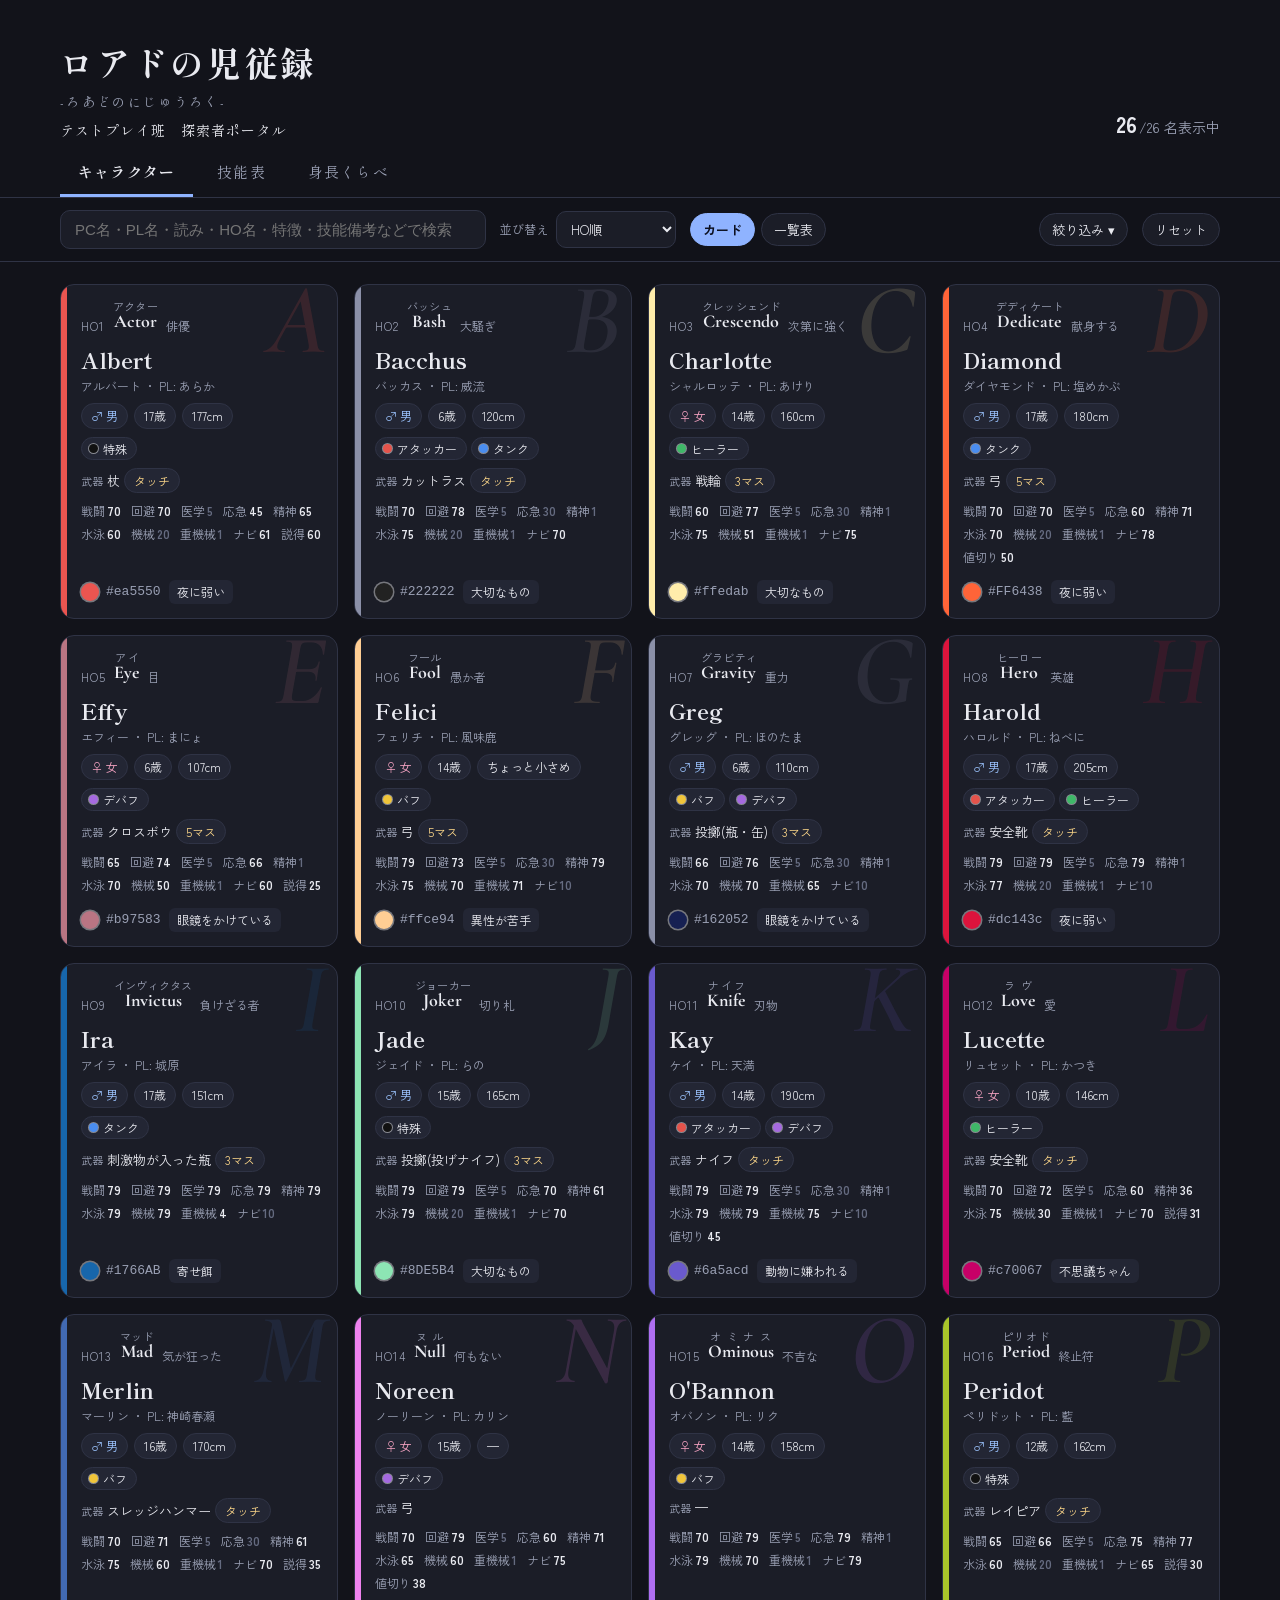
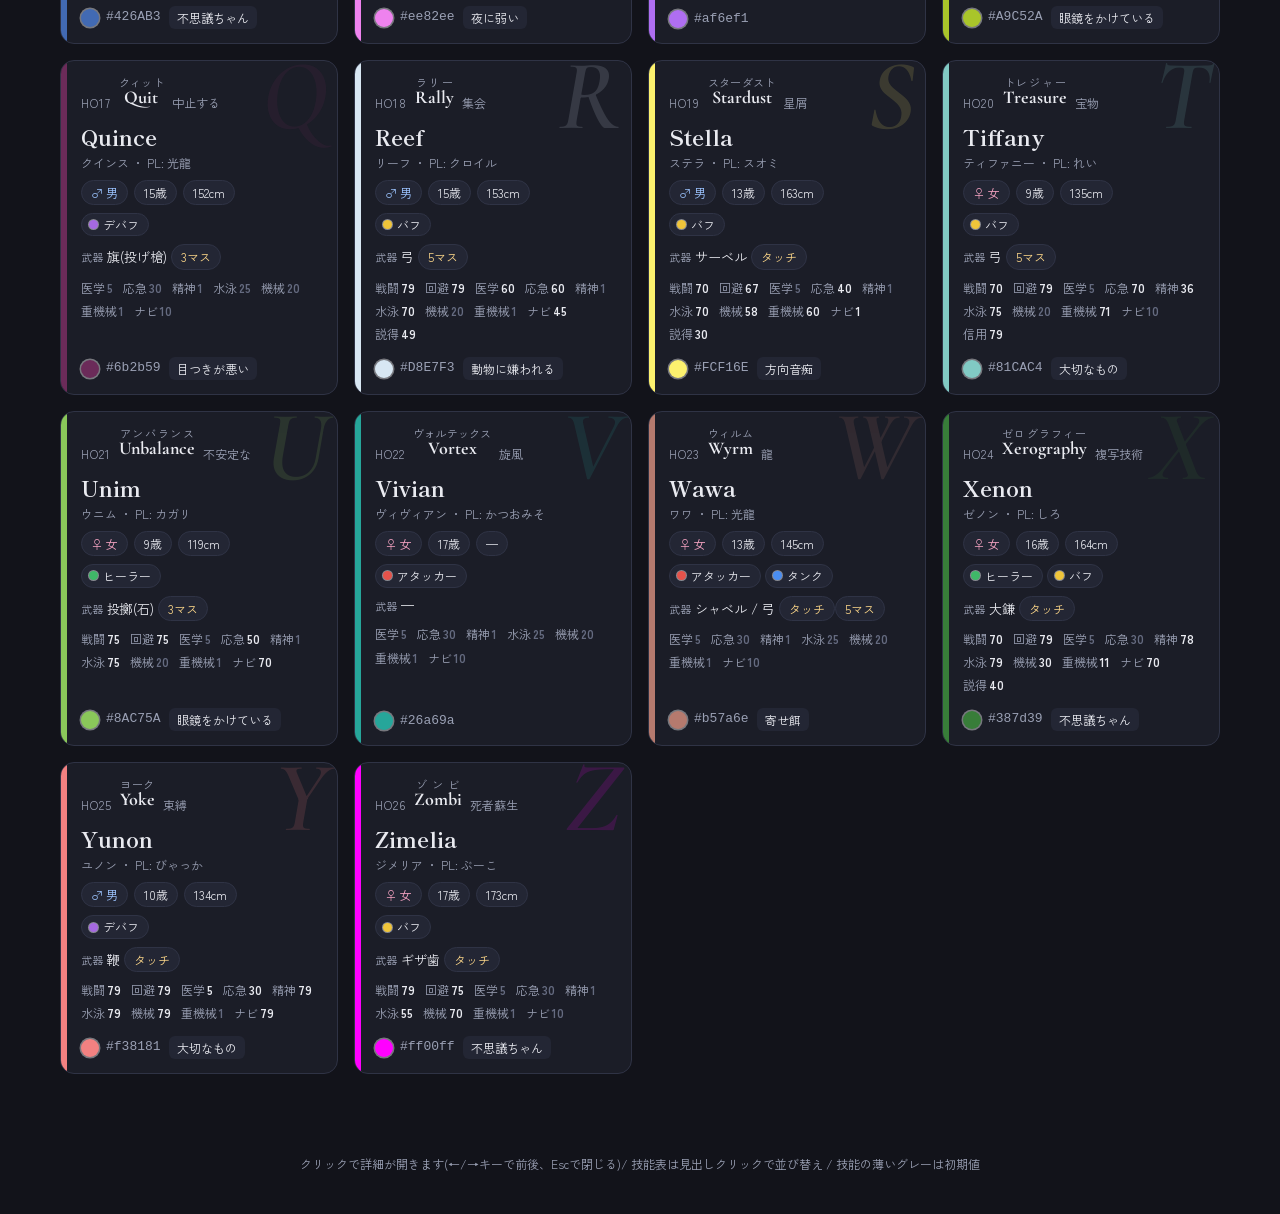
==== character_portal.html @ f3abd94d "Add files via upload" ====
<!DOCTYPE html>
<html lang="ja">
<head>
<meta charset="utf-8">
<meta name="viewport" content="width=device-width, initial-scale=1">
<link rel="preconnect" href="https://fonts.googleapis.com">
<link rel="preconnect" href="https://fonts.gstatic.com" crossorigin>
<link rel="stylesheet" href="https://fonts.googleapis.com/css2?family=Shippori+Mincho:wght@500;700&family=Zen+Kaku+Gothic+New:wght@400;500;700&family=Cormorant+Garamond:ital,wght@0,500;0,700;1,600&display=swap">
<title>ロアドの児従録 - テストプレイ班 探索者ポータル</title>
<style>
:root{
  --bg:#12131a; --panel:#1b1d27; --panel2:#232634; --line:#2f3345;
  --text:#e9eaf0; --muted:#9aa0b4; --accent:#8fb3ff;
  --radius:14px; --w:1200px;
  --font-body:"Zen Kaku Gothic New","Hiragino Sans","Hiragino Kaku Gothic ProN","Yu Gothic UI","Yu Gothic","Meiryo",sans-serif;
  --font-display:"Shippori Mincho","Hiragino Mincho ProN","Yu Mincho","YuMincho","Noto Serif JP",serif;
  --font-en:"Cormorant Garamond","Shippori Mincho",Georgia,"Times New Roman",serif;
}
body[data-page="skills"], body[data-page="height"], body[data-view="table"]{--w:1400px}
*{box-sizing:border-box}
html{scroll-behavior:smooth}
body{
  margin:0; background:var(--bg); color:var(--text);
  font-family:var(--font-body);
  line-height:1.6; -webkit-text-size-adjust:100%;
}
a{color:var(--accent)}
header.top{
  padding:36px 20px 8px; max-width:var(--w); margin:0 auto;
  display:flex; flex-wrap:wrap; align-items:flex-end; justify-content:space-between; gap:12px;
}
header.top h1{margin:0; font-size:clamp(22px,4vw,34px); letter-spacing:.04em}
.ttl .yomi{font-size:13px; color:var(--muted); letter-spacing:.18em; margin:2px 0 6px}
.ttl .sub{font-size:14px; color:var(--text); letter-spacing:.08em}
header.top h1 small{display:block; font-size:12px; color:var(--muted); letter-spacing:.2em; margin-bottom:4px; font-weight:400}
.count{color:var(--muted); font-size:14px}
.count b{color:var(--text); font-size:22px; margin-right:2px}

.controls{
  position:sticky; top:0; z-index:20;
  background:rgba(18,19,26,.92); backdrop-filter:blur(8px);
  border-top:1px solid var(--line); border-bottom:1px solid var(--line);
}
.controls .inner{
  max-width:var(--w); margin:0 auto; padding:12px 20px;
  display:flex; flex-wrap:wrap; gap:10px 14px; align-items:center;
}
.tabs{max-width:var(--w); margin:0 auto; padding:0 20px; display:flex; gap:6px}
.tabs button{font:inherit; font-size:15px; color:var(--muted); background:none; border:0; border-bottom:3px solid transparent; padding:10px 18px; cursor:pointer}
.tabs button:hover{color:var(--text)}
.tabs button[aria-selected="true"]{color:var(--text); border-color:var(--accent); font-weight:700}
.panel[hidden]{display:none}
.panel{border-top:1px solid var(--line)}
body:not([data-page="chars"]) .only-chars{display:none!important}
th.sortable{cursor:pointer; user-select:none}
th.sortable:hover{color:var(--text)}
th .ind{position:absolute; left:0; right:0; bottom:3px; text-align:center; font-size:9px; line-height:1; color:var(--accent)}
th.sorted{color:var(--text)}
td.sorted{background:rgba(143,179,255,.08)}
td.memo{min-width:140px; max-width:280px; color:var(--muted); font-size:12px; word-break:break-all}
.search{flex:1 1 240px; position:relative}
.search input{
  width:100%; padding:10px 14px; border-radius:10px; border:1px solid var(--line);
  background:var(--panel); color:var(--text); font-size:15px; outline:none;
}
.search input:focus{border-color:var(--accent)}
.group{display:flex; gap:6px; align-items:center; flex-wrap:wrap}
.group .lbl{font-size:12px; color:var(--muted); margin-right:2px}
.chip{
  border:1px solid var(--line); background:var(--panel); color:var(--text);
  padding:6px 12px; border-radius:999px; font-size:13px; cursor:pointer; font-family:inherit;
}
.chip:hover{border-color:var(--muted)}
.chip[aria-pressed="true"]{background:var(--accent); color:#0c1020; border-color:var(--accent); font-weight:600}
select{
  padding:7px 10px; border-radius:10px; border:1px solid var(--line);
  background:var(--panel); color:var(--text); font-size:13px; font-family:inherit;
}
.spacer{flex:1}

main{max-width:var(--w); margin:0 auto; padding:22px 20px 80px}
.grid{display:grid; grid-template-columns:repeat(auto-fill,minmax(270px,1fr)); gap:16px}

.card{
  position:relative; text-align:left; font:inherit; color:inherit;
  background:var(--panel); border:1px solid var(--line); border-radius:var(--radius);
  padding:16px 16px 14px 20px; cursor:pointer; overflow:hidden;
  transition:transform .15s, border-color .15s, box-shadow .15s;
  display:flex; flex-direction:column; gap:8px; min-height:210px;
}
.card::before{
  content:""; position:absolute; left:0; top:0; bottom:0; width:6px; background:var(--c);
}
.card::after{
  content:attr(data-letter); position:absolute; right:10px; top:-14px;
  font:italic 600 100px/1 var(--font-en); color:var(--c); opacity:.14; pointer-events:none;
}
.card:hover,.card:focus-visible{transform:translateY(-3px); border-color:var(--c); box-shadow:0 8px 24px rgba(0,0,0,.35); outline:none}
.portrait{
  position:absolute; right:0; top:0; bottom:0; width:74%; overflow:hidden; pointer-events:none;
  opacity:.32; -webkit-mask-image:linear-gradient(to bottom,#000 55%,transparent 100%); mask-image:linear-gradient(to bottom,#000 55%,transparent 100%);
}
.portrait img{
  position:absolute; top:0; left:0; width:100%; height:auto; max-width:none; display:block;
  /* 左端と下端(画像自体の下端)をなだらかに消す */
  -webkit-mask-image:linear-gradient(to right,transparent 0%,#000 50%),linear-gradient(to bottom,#000 55%,transparent 100%);
  mask-image:linear-gradient(to right,transparent 0%,#000 50%),linear-gradient(to bottom,#000 55%,transparent 100%);
  -webkit-mask-composite:source-in; mask-composite:intersect;
}
.card > *:not(.portrait){position:relative; z-index:1}
.modal .portrait{width:60%; height:540px; opacity:.34}
.modal > *:not(.portrait):not(.close){position:relative; z-index:1}
.modal .close{z-index:3}
.card .ho{font-size:12px; color:var(--muted); letter-spacing:.12em}
.card .pc{font-size:22px; font-weight:700; line-height:1.2; word-break:break-word}
.card .kana{font-size:12px; color:var(--muted); margin-top:-4px}
/* 見出し系は明朝、HO名の英字はガラモン系で上品に */
header.top h1, .card .pc, .modal h2, .hcard h2{font-family:var(--font-display); font-weight:700}
header.top h1{letter-spacing:.08em}
.ttl .yomi, .ttl .sub{font-family:var(--font-display)}
.tabs button{font-family:var(--font-display); letter-spacing:.08em}
ruby.hn{font-family:var(--font-en); font-weight:700}
ruby.hn rt{font-family:var(--font-body)}
.holine .hn{font-size:18px!important}
.holine.lg .hn{font-size:26px!important}
/* HO名(ルビはCSS生成なのでコピー時に混ざらない) */
ruby.hn{ruby-position:over; font-weight:700; color:var(--text)}
ruby.hn rt{font-size:.62em; font-weight:400; color:var(--muted); letter-spacing:.02em}
ruby.hn rt::before{content:attr(data-rt)}
.holine{display:flex; align-items:flex-end; flex-wrap:wrap; gap:2px 8px; font-size:12px; color:var(--muted); letter-spacing:.08em; line-height:1.9}
.holine .hn{font-size:15px; letter-spacing:0}
.holine .mean{font-size:12px; color:var(--muted); letter-spacing:0}
.holine.lg{font-size:13px}
.holine.lg .hn{font-size:22px}
.holine.lg .mean{font-size:14px}
.meta{display:flex; flex-wrap:wrap; gap:6px; align-items:center; font-size:13px}
.pill{
  display:inline-flex; align-items:center; gap:4px; padding:2px 9px; border-radius:999px;
  background:var(--panel2); border:1px solid var(--line); font-size:12px; color:var(--text);
}
.pill.m{color:#9cc4ff} .pill.f{color:#ffa9c9}
.pill.range{color:#ffd98a}
.card .weapon{font-size:13px}
.card .weapon .k{color:var(--muted); font-size:11px; margin-right:4px}
.card .foot{margin-top:auto; display:flex; flex-wrap:wrap; align-items:center; justify-content:space-between; gap:6px 8px; padding-top:6px}
.trait{white-space:nowrap}
.swatch{display:inline-flex; align-items:center; gap:7px; font-size:12px; color:var(--muted)}
.swatch i{
  width:18px; height:18px; border-radius:50%; background:var(--c);
  box-shadow:0 0 0 1.5px rgba(255,255,255,.4);
}
.swatch i.none{background:repeating-linear-gradient(45deg,#3a3e52 0 4px,#2a2d3d 4px 8px)}
.trait{font-size:12px; color:var(--text); background:var(--panel2); border-radius:6px; padding:2px 8px}

.empty{text-align:center; color:var(--muted); padding:60px 0}

/* 能力カテゴリ */
.cats{display:flex; flex-wrap:wrap; gap:4px}
.cat{display:inline-flex; align-items:center; gap:5px; padding:1px 9px 1px 7px; border-radius:999px; font-size:12px; border:1px solid var(--line); background:var(--panel2)}
.cat i{width:9px; height:9px; border-radius:50%; background:var(--cc); box-shadow:0 0 0 1px rgba(255,255,255,.45)}
/* 身長くらべ */
.hcard{background:var(--panel); border:1px solid var(--line); border-radius:var(--radius); padding:18px 18px 16px}
.hcard h2{margin:0 0 4px; font-size:22px}
.hcard .hdesc{margin:0 0 12px; color:var(--muted); font-size:13px}
.htools{display:flex; flex-wrap:wrap; align-items:center; gap:10px 18px; margin-bottom:6px}
.htools label{display:inline-flex; align-items:center; gap:6px; font-size:14px; cursor:pointer}
.hlegend{display:flex; gap:14px; align-items:center; font-size:12px; color:var(--muted); margin:6px 0 10px}
.hlegend i{display:inline-block; width:11px; height:11px; border-radius:2px; margin-right:5px; vertical-align:-1px}
#hchart svg{display:block; width:100%; height:auto; overflow:visible}
#hchart svg text{font-family:inherit}
.hfig{cursor:pointer; outline:none}
.hfig:hover .hbg{fill:rgba(143,179,255,.07)}
.hfig:focus-visible .hbg{stroke:var(--accent)}
.hpanel{margin-top:10px; padding:12px 16px; background:var(--panel2); border:1px solid var(--line); border-radius:10px; font-size:14px; min-height:48px; display:flex; flex-wrap:wrap; align-items:center; gap:8px 14px}
.hnote{margin:12px 2px 0; color:var(--muted); font-size:12px}
/* 技能 */
.skl{display:flex; flex-wrap:wrap; gap:4px 10px; font-size:12px; color:var(--muted)}
.skl b{color:var(--text); font-weight:600; margin-left:2px}
.skgrid{display:grid; grid-template-columns:1fr 1fr; gap:6px 24px; margin-top:8px}
.skrow{display:grid; grid-template-columns:6.4em 1fr 2.2em; align-items:center; gap:8px; font-size:13px}
.skrow .skn{color:var(--muted); white-space:nowrap}
.skrow .bar{height:8px; border-radius:4px; background:var(--panel2); overflow:hidden}
.skrow .bar i{display:block; height:100%; background:var(--c); border-radius:4px; min-width:2px}
.skrow .skv{text-align:right; font-variant-numeric:tabular-nums}
.def{color:#656b80}
.skrow.def .skn,.skrow.def .skv{color:#656b80}
.skrow.def .bar i{background:#4a4f62}
.skrow.off{opacity:.55}
.skrow.off .bar i{display:none}
.skmemo{margin-top:12px; padding:10px 14px; background:var(--panel2); border:1px solid var(--line); border-radius:10px; font-size:14px; white-space:pre-wrap}
th{white-space:nowrap}
th.num,td.num{padding:8px 4px; text-align:center; font-variant-numeric:tabular-nums}
td .cats{flex-direction:column; align-items:flex-start}
td .swatch{gap:5px}

/* table view */
.tablewrap{overflow-x:auto; border:1px solid var(--line); border-radius:var(--radius); background:var(--panel)}
table{border-collapse:collapse; width:100%; font-size:12.5px; line-height:1.4}
th,td{padding:8px 8px; text-align:left; border-bottom:1px solid var(--line); vertical-align:middle}
td.nw{white-space:nowrap}
td .sm{font-size:11px; color:var(--muted); font-weight:400}
th{background:var(--panel2); font-size:11px; color:var(--muted); line-height:1.2; position:relative; height:40px; vertical-align:middle}
tbody tr{cursor:pointer}
tbody tr:hover{background:var(--panel2)}
td.pcn{font-weight:700}
td .swatch{color:var(--text)}

/* modal */
.overlay{
  position:fixed; inset:0; background:rgba(5,6,10,.72); z-index:50;
  display:none; align-items:center; justify-content:center; padding:16px;
}
.overlay.open{display:flex}
.modal{
  width:min(720px,100%); max-height:92vh; overflow:auto;
  background:var(--panel); border:1px solid var(--line); border-radius:18px;
  position:relative; padding:28px 28px 22px 34px;
}
.modal::before{content:""; position:absolute; left:0; top:0; bottom:0; width:8px; background:var(--c)}
.modal h2{margin:0; font-size:30px; line-height:1.2}
.modal .sub{color:var(--muted); font-size:14px; margin:2px 0 14px}
.modal .code{font-size:14px; margin-bottom:14px}
.modal .code b{font-size:20px; margin-right:8px}
dl{display:grid; grid-template-columns:max-content 1fr; gap:8px 18px; margin:14px 0}
dt{color:var(--muted); font-size:13px}
dd{margin:0}
.notes{display:flex; flex-wrap:wrap; gap:6px; margin:6px 0 0; padding:0; list-style:none}
.notes li{background:var(--panel2); border:1px solid var(--line); padding:4px 10px; border-radius:8px; font-size:14px}
.sec{font-size:12px; letter-spacing:.14em; color:var(--muted); margin-top:18px}
.modal .nav{display:flex; justify-content:space-between; gap:8px; margin-top:22px}
.btn{
  border:1px solid var(--line); background:var(--panel2); color:var(--text);
  padding:8px 14px; border-radius:10px; cursor:pointer; font:inherit; font-size:13px;
}
.btn:hover{border-color:var(--muted)}
.close{position:absolute; right:12px; top:12px}
.hexcode{font-family:ui-monospace,Menlo,Consolas,monospace; font-size:13px; color:var(--muted)}

footer{color:var(--muted); font-size:12px; text-align:center; padding:0 0 40px}

@media (max-width:560px){
  .skgrid{grid-template-columns:1fr}
  .modal{padding:24px 18px 18px 24px}
  dl{grid-template-columns:1fr; gap:2px}
  dt{margin-top:8px}
}
@media print{
  .controls,.close,.nav{display:none!important}
  body{background:#fff; color:#000}
}
</style>
</head>
<body>

<header class="top">
  <div class="ttl">
    <h1>ロアドの児従録</h1>
    <div class="yomi">-ろあどのにじゅうろく-</div>
    <div class="sub">テストプレイ班　探索者ポータル</div>
  </div>
  <div class="count"><b id="count">0</b>/<span id="total">0</span> 名表示中</div>
</header>

<nav class="tabs" aria-label="ページ切り替え">
  <button data-p="chars" aria-selected="true">キャラクター</button>
  <button data-p="skills" aria-selected="false">技能表</button>
  <button data-p="height" aria-selected="false">身長くらべ</button>
</nav>

<div class="controls">
  <div class="inner">
    <div class="search"><input id="q" type="search" placeholder="PC名・PL名・読み・HO名・特徴・技能備考などで検索" aria-label="検索"></div>
    <div class="group only-chars"><span class="lbl">並び替え</span>
      <select id="sort" aria-label="並び替え">
        <option value="ho">HO順</option>
        <option value="ageA">年齢が低い順</option>
        <option value="ageD">年齢が高い順</option>
        <option value="hA">身長が低い順</option>
        <option value="hD">身長が高い順</option>
      </select>
    </div>
    <div class="group only-chars" id="g-view">
      <button class="chip" data-v="card" aria-pressed="true">カード</button>
      <button class="chip" data-v="table" aria-pressed="false">一覧表</button>
    </div>
    <div class="spacer"></div>
    <button class="chip" id="ftoggle" aria-expanded="false" aria-controls="fpanel">絞り込み ▾</button>
    <button class="chip" id="reset">リセット</button>
  </div>
  <div class="panel" id="fpanel" hidden>
    <div class="inner">
      <div class="group" id="g-sex"><span class="lbl">性別</span></div>
      <div class="group" id="g-cat"><span class="lbl">能力</span></div>
      <div class="group only-chars" id="g-range"><span class="lbl">射程</span></div>
      <div class="group only-chars"><span class="lbl">特徴表</span><select id="trait" aria-label="特徴表"></select></div>
    </div>
  </div>
</div>

<main id="main"></main>
<footer>クリックで詳細が開きます(←/→キーで前後、Escで閉じる)/ 技能表は見出しクリックで並び替え / 技能の薄いグレーは初期値</footer>

<div class="overlay" id="overlay" role="dialog" aria-modal="true" aria-labelledby="m-title">
  <div class="modal" id="modal"></div>
</div>

<script>
"use strict";
/* ===== データ ===== */
const D = [
 {ho:1, en:"Actor", kana:"アクター", mean:"俳優", pc:"Albert", pcKana:"アルバート", pl:"あらか", cn:"ポピーレッド", hex:"#ea5550", sex:"男", age:17, h:"177", weapon:"杖", range:["タッチ"], trait:"夜に弱い",
  notes:["面倒見はいい","かなりの自信家","何事にも堂々と","口調は芝居がかった大仰な感じ","APP10"]},
 {ho:2, en:"Bash", kana:"バッシュ", mean:"大騒ぎ", pc:"Bacchus", pcKana:"バッカス", pl:"威流", cn:"濡羽色", hex:"#222222", sex:"男", age:6, h:"120", weapon:"カットラス", range:["タッチ"], trait:"大切なもの",
  notes:["シャチモチーフ","自認キング"]},
 {ho:3, en:"Crescendo", kana:"クレッシェンド", mean:"次第に強く", pc:"Charlotte", pcKana:"シャルロッテ", pl:"あけり", cn:"サンシャインイエロー", hex:"#ffedab", sex:"女", age:14, h:"160", weapon:"戦輪", range:["3マス"], trait:"大切なもの",
  notes:["上から金→水色のロングツインテ","髪に花の装飾+カチューシャorリボン","好きな食べ物はチーズとケーキ。チーズケーキありがとう。"], song:{a:"田中琴葉 (CV.種田梨沙)", t:"朝焼けのクレッシェンド", u:"https://www.youtube.com/watch?v=2NSPm0IQwF4&list=RD2NSPm0IQwF4&start_radio=1"}},
 {ho:4, en:"Dedicate", kana:"デディケート", mean:"献身する", pc:"Diamond", pcKana:"ダイヤモンド", pl:"塩めかぶ", cn:"", hex:"#FF6438", sex:"男", age:17, h:"180", weapon:"弓", range:["5マス"], trait:"夜に弱い",
  notes:["背の高い女性口調の男。ファビュラス！"]},
 {ho:5, en:"Eye", kana:"アイ", mean:"目", pc:"Effy", pcKana:"エフィー", pl:"まにょ", cn:"", hex:"#b97583", sex:"女", age:6, h:"107", weapon:"クロスボウ", range:["5マス"], trait:"眼鏡をかけている",
  notes:["全力で末っ子仕草をやりたい所存。ｴﾌｨｰは愛称です。フルネーム「Euphemia(ユーフェミア)」"]},
 {ho:6, en:"Fool", kana:"フール", mean:"愚か者", pc:"Felici", pcKana:"フェリチ", pl:"風味鹿", cn:"オレンジか黄緑系統", hex:"#ffce94", sex:"女", age:14, h:"ちょっと小さめ", weapon:"弓", range:["5マス"], trait:"異性が苦手",
  notes:["あんまり喋らない→これ嘘になるかも、人見知りするし、けど人間観察は好き","モチーフはクリオネなんです信じてください"]},
 {ho:7, en:"Gravity", kana:"グラビティ", mean:"重力", pc:"Greg", pcKana:"グレッグ", pl:"ほのたま", cn:"", hex:"#162052", sex:"男", age:6, h:"110", weapon:"投擲(瓶・缶)", range:["3マス"], trait:"眼鏡をかけている",
  notes:["ずっと夜遅くまで本を読みふけっているぼんやりタイプ。自分の好きなことには高速早口になるし、一瞬で元気になるオタクタイプです。お兄ちゃんお姉ちゃんたちには喜んでついていきます"]},
 {ho:8, en:"Hero", kana:"ヒーロー", mean:"英雄", pc:"Harold", pcKana:"ハロルド", pl:"ねべに", cn:"クリムゾン", hex:"#dc143c", sex:"男", age:17, h:"205", weapon:"安全靴", range:["タッチ"], trait:"夜に弱い",
  notes:["でっけー身体でっけー声たっけーテンション。顔面や身体に傷跡がある。"]},
 {ho:9, en:"Invictus", kana:"インヴィクタス", mean:"負けざる者", pc:"Ira", pcKana:"アイラ", pl:"城原", cn:"ピーコックブルー", hex:"#1766AB", sex:"男", age:17, h:"151", weapon:"刺激物が入った瓶", range:["3マス"], trait:"寄せ餌",
  notes:["嘘つき◎","協調性×","腕っぷし×","船医","APP8"], song:{a:"TeddyLoid&Giga", t:"デスぺレート feat. LOLUET", u:"https://youtu.be/fItPD2iW5I0?si=gcFAUTS397M-1M_V"}},
 {ho:10, en:"Joker", kana:"ジョーカー", mean:"切り札", pc:"Jade", pcKana:"ジェイド", pl:"らの", cn:"ミントグリーン", hex:"#8DE5B4", sex:"男", age:15, h:"165", weapon:"投擲(投げナイフ)", range:["3マス"], trait:"大切なもの",
  notes:["瞳…翡翠色(ですが糸目にしたら見えなくなりました)","賭け事大好き","自由人","かっこつけたがり"]},
 {ho:11, en:"Knife", kana:"ナイフ", mean:"刃物", pc:"Kay", pcKana:"ケイ", pl:"天満", cn:"ラベンダー", hex:"#6a5acd", sex:"男", age:14, h:"190", weapon:"ナイフ", range:["タッチ"], trait:"動物に嫌われる",
  notes:["青髪(グラデにするかも)","黒かグレー目","APP5(仮)","厨二病(普通に話すこともできる)","右目右腕に包帯を巻いている"], song:{a:"JO1", t:"ANIMAL", u:"https://youtu.be/6KT1qP2OREo?si=edJGi6IThXHWyM91"}},
 {ho:12, en:"Love", kana:"ラヴ", mean:"愛", pc:"Lucette", pcKana:"リュセット", pl:"かつき", cn:"ルビー", hex:"#c70067", sex:"女", age:10, h:"146", weapon:"安全靴", range:["タッチ"], trait:"不思議ちゃん", notes:[]},
 {ho:13, en:"Mad", kana:"マッド", mean:"気が狂った", pc:"Merlin", pcKana:"マーリン", pl:"神崎春瀬", cn:"ラピスラズリ", hex:"#426AB3", sex:"男", age:16, h:"170", weapon:"スレッジハンマー", range:["タッチ"], trait:"不思議ちゃん",
  notes:["髪:白銀","眼:赤紫","肌:色白","自由奔放","黙ってさえいれば容姿端麗","APP18"], song:{a:"初星学園(倉本千奈・篠澤広・月村手毬)", t:"仮装狂騒曲", u:"https://youtu.be/VXB6ZBsrhPc?si=2AkzDgOSxOIX7Nxn"}},
 {ho:14, en:"Null", kana:"ヌル", mean:"何もない", pc:"Noreen", pcKana:"ノーリーン", pl:"カリン", cn:"バイオレット", hex:"#ee82ee", sex:"女", age:15, h:"", weapon:"弓", range:[], trait:"夜に弱い", notes:[]},
 {ho:15, en:"Ominous", kana:"オミナス", mean:"不吉な", pc:"O'Bannon", pcKana:"オバノン", pl:"リク", cn:"紫系", hex:"#af6ef1", sex:"女", age:14, h:"158", weapon:"", range:[], trait:"", notes:[]},
 {ho:16, en:"Period", kana:"ピリオド", mean:"終止符", pc:"Peridot", pcKana:"ペリドット", pl:"藍", cn:"ペリドット", hex:"#A9C52A", sex:"男", age:12, h:"162", weapon:"レイピア", range:["タッチ"], trait:"眼鏡をかけている",
  notes:["髪と瞳が黄緑(ペリドット)","大きな丸眼鏡をかけている","前髪が長め","自信なさげで","歴史書をよく読んでいる"]},
 {ho:17, en:"Quit", kana:"クィット", mean:"中止する", pc:"Quince", pcKana:"クインス", pl:"光龍", cn:"赤紫", hex:"#6b2b59", sex:"男", age:15, h:"152", weapon:"旗(投げ槍)", range:["3マス"], trait:"目つきが悪い", notes:[]},
 {ho:18, en:"Rally", kana:"ラリー", mean:"集会", pc:"Reef", pcKana:"リーフ", pl:"クロイル", cn:"水色", hex:"#D8E7F3", sex:"男", age:15, h:"153", weapon:"弓", range:["5マス"], trait:"動物に嫌われる",
  notes:["珊瑚礁モチーフ","感情表現が希薄","静か・おとなしめなタイプ","無表情寄り","APP10"]},
 {ho:19, en:"Stardust", kana:"スターダスト", mean:"星屑", pc:"Stella", pcKana:"ステラ", pl:"スオミ", cn:"黄色", hex:"#FCF16E", sex:"男", age:13, h:"163", weapon:"サーベル", range:["タッチ"], trait:"方向音痴",
  notes:["何事も前向き","負けず嫌い","喜怒哀楽がはっきりしている","APP12"]},
 {ho:20, en:"Treasure", kana:"トレジャー", mean:"宝物", pc:"Tiffany", pcKana:"ティファニー", pl:"れい", cn:"ティファニーブルー", hex:"#81CAC4", sex:"女", age:9, h:"135", weapon:"弓", range:["5マス"], trait:"大切なもの",
  notes:["イメカラ色のクラゲ髪型+サンタモチーフの頭飾り","お姉さんぶってるロリ","なのです口調","目指せ海のサンタさん"], song:{a:"花譜", t:"BLUE SIGNAL", u:"https://www.youtube.com/watch?v=YeQ-9dFrXI4"}},
 {ho:21, en:"Unbalance", kana:"アンバランス", mean:"不安定な", pc:"Unim", pcKana:"ウニム", pl:"カガリ", cn:"シーグリーン", hex:"#8AC75A", sex:"女", age:9, h:"119", weapon:"投擲(石)", range:["3マス"], trait:"眼鏡をかけている",
  notes:["頭に双葉🌱","眼鏡","語尾が〜だよ 〜なんだよ","髪:黄緑、目:赤と緑のオッドアイ"]},
 {ho:22, en:"Vortex", kana:"ヴォルテックス", mean:"旋風", pc:"Vivian", pcKana:"ヴィヴィアン", pl:"かつおみそ", cn:"青緑系", hex:"#26a69a", sex:"女", age:17, h:"", weapon:"", range:[], trait:"", notes:[]},
 {ho:23, en:"Wyrm", kana:"ウィルム", mean:"龍", pc:"Wawa", pcKana:"ワワ", pl:"光龍", cn:"茶色", hex:"#b57a6e", sex:"女", age:13, h:"145", weapon:"シャベル / 弓", range:["タッチ","5マス"], trait:"寄せ餌",
  notes:["お団子三つ編み","勝気(※死なば諸共含む)","精神の医務室常連","APP10"], song:{a:"和田たけあき", t:"オールイン・ワン", u:"https://youtu.be/erMpHZQVcF8?list=PLiFNg5fXiX32G3fNBC7U02t19zVkHAmdD"}},
 {ho:24, en:"Xerography", kana:"ゼログラフィー", mean:"複写技術", pc:"Xenon", pcKana:"ゼノン", pl:"しろ", cn:"カクタス", hex:"#387d39", sex:"女", age:16, h:"164", weapon:"大鎌", range:["タッチ"], trait:"不思議ちゃん",
  notes:["鴉モチーフ","口数は少なくマイペース","気になったものには黙々と没頭するタイプ","意外と好奇心旺盛","APP8"], song:{a:"結束バンド", t:"月並みに輝け", u:"https://youtu.be/anCp-VnUQtM?si=_OJ3e-Yi2LzhnmGO"}},
 {ho:25, en:"Yoke", kana:"ヨーク", mean:"束縛", pc:"Yunon", pcKana:"ユノン", pl:"びゃっか", cn:"多分赤系統", hex:"#f38181", sex:"男", age:10, h:"134", weapon:"鞭", range:["タッチ"], trait:"大切なもの",
  notes:["イカモチーフ"]},
 {ho:26, en:"Zombi", kana:"ゾンビ", mean:"死者蘇生", pc:"Zimelia", pcKana:"ジメリア", pl:"ぶーこ", cn:"ビビットピンク", hex:"#ff00ff", sex:"女", age:17, h:"173", weapon:"ギザ歯", range:["タッチ"], trait:"不思議ちゃん",
  notes:["白髪にインクをぶちまけてカラフル","緊張しいで人目恐怖症","叫び声がデカい","いつも腹を空かせている"], song:{a:"かいりきベア feat.初音ミク", t:"ルマ", u:"https://youtu.be/XfUao0_54yM?si=mSGTK6Bpm32ZnI3w"}}
];

/* 技能データ(戦闘,回避,医学,応急,目星,聞き耳,図書館,精神,水泳,機械,重機械,ナビ / "-"は未取得 / 空欄は記載なし) */
const SKL = ["戦闘","回避","医学","応急","精神","目星","聞き耳","図書館","水泳","機械","重機械","ナビ"]; // 表示順
const SKP = ["戦闘","回避","医学","応急","目星","聞き耳","図書館","精神","水泳","機械","重機械","ナビ"]; // 上のskの並び(データ取り込み用・変更不可)
const SKD = {
 1:{sk:"70,70,-,45,,,,65,60,-,-,61", hv:75, hn:"芸術(演劇)", m:"器用貧乏です…"},
 2:{sk:"70,78,-,-,,,,,75,-,-,70", hv:79, hn:"動物言語", m:"前線に出ても後衛に出ても大丈夫です！動物さんで矛と盾になります！！"},
 3:{sk:"60,77,-,-,,,,-,75,51,-,75", hv:79, hn:"芸術(歌唱)", m:"攻撃は砲、回復は才能でゴリ押し予定。Cは精神分析やってる暇はきっとないだろうの気持ち。"},
 4:{sk:"70,70,-,60,,,,71,70,-,-,78", hv:78, hn:"ナビゲート", m:"「庇う」＋反撃中心。"},
 5:{sk:"65,74,-,66,,,,-,70,50,-,60", hv:79, hn:"目星", m:"始めは後ろの方から、全開示出来たら長距離武器で後ろから支援かな…！と思ってます。"},
 6:{sk:"79,73,-,-,,,,79,75,70,71,-", hv:79, hn:"心理学", m:""},
 7:{sk:"66,76,-,-,,,,-,70,70,65,-", hv:79, hn:"物理学", m:"ナビを重機械に変更しました！ただちょっと弱いかもです…！"},
 8:{sk:"79,79,-,79,,,,-,77,-,-,-", hv:79, hn:"肉体戦闘技能", m:"ヒーラーも兼ねれるアタッカーにしました💪"},
 9:{sk:"79,79,79,79,,,,79,79,79,4,-", hv:79, hn:"医学", m:"死なないで医学しろってHOが言ってそうだったのでヒーラー極振りにしました"},
 10:{sk:"79,79,-,70,,,,61,79,-,-,70", hv:79, hn:"芸術(イカサマ)", m:"選択された能力次第で動きが変わるので、前線、サポートどちらにも回れるようにしています。"},
 11:{sk:"79,79,-,-,,,,-,79,79,75,-", hv:79, hn:"ナイフ", m:"能力で回復系が多かったので応急医学切ってます！"},
 12:{sk:"70,72,-,60,,,,36,75,30,-,70", hv:79, hn:"芸術(ダンス)", m:"精神分析持っていった方がいいのか…？"},
 13:{sk:"70,71,-,-,,,,61,75,60,-,70", hv:79, hn:"オカルト", m:"自己完結型"},
 14:{sk:"70,79,-,60,,,,71,65,60,-,75", ex:70, hv:79, hn:"夢見", m:"後方支援の予定です"},
 15:{sk:"70,79,-,79,,,,-,79,70,-,79", hv:79, hn:"隠す", m:"前衛後衛どっちでもいけます 保険は随時適用"},
 16:{sk:"65,66,-,75,,,,77,60,-,-,65", hv:79, hn:"歴史", m:"一定条件で歴史を攻撃として使用可能なため攻撃技能は低めです"},
 17:{sk:"", hn:"言いくるめ", m:""},
 18:{sk:"79,79,60,60,,,,-,70,-,-,45", hv:79, hn:"隠れる", m:"サポーターです"},
 19:{sk:"70,67,-,40,,,,-,70,58,60,1", hv:79, hn:"天文学", m:""},
 20:{sk:"70,79,-,70,45,40,25,36,75,-,71,-", hv:79, hn:"信用", m:"全体の技能振りのバランス見つつ応急/精神分析/重機械/機械修理どれかに偏らせたりできます"},
 21:{sk:"75,75,-,50,,,,-,75,-,-,70", hv:76, hn:"生物学", m:""},
 22:{sk:"", hn:"旋風", m:""},
 23:{sk:",,-,-,,,,,,,-,", hv:79, hn:"逆鱗", m:""},
 24:{sk:"70,79,-,-,70,40,60,78,79,30,11,70", hv:79, hn:"変装", m:"戦闘と医学応急は任せました･･･ヒーラー足りんかったら能力で技能値量産します"},
 25:{sk:"79,79,5,30,,,,79,79,79,,79", hv:70, hn:"錯糸", m:""},
 26:{sk:"79,75,,,,,,,55,70,,", hv:79, hn:"噛みつき", m:""}
};
D.forEach(d => {
  const x = SKD[d.ho] || {}, a = (x.sk || "").split(",");
  d.sk = SKP.map((l,i) => ({ l, v:(a[i] || "").trim() }));
  d.sk.sort((p,q) => SKL.indexOf(p.l) - SKL.indexOf(q.l)); // 表示順に並べ替え
  d.ex = x.ex ?? null; d.hv = x.hv ?? null; d.hn = x.hn || ""; d.sm = x.m || "";
});

/* 交渉技能(技能名と値。入力のあるHOのみ) */
const NEGO = {
  20:{n:"信用", v:79}, 1:{n:"説得", v:60}, 4:{n:"値切り", v:50}, 18:{n:"説得", v:49}, 11:{n:"値切り", v:45}, 24:{n:"説得", v:40},
  14:{n:"値切り", v:38}, 13:{n:"説得", v:35}, 12:{n:"説得", v:31}, 16:{n:"説得", v:30}, 19:{n:"説得", v:30}, 5:{n:"説得", v:25}
};
D.forEach(d => { d.nego = NEGO[d.ho] || null; });

/* ===== 立ち絵(カードの薄背景) =====
   u:画像URL / x:横位置(%) / z:拡大率。追加したいHOはここに足す。画像は外部リンクのまま読み込む */
const PORTRAITS = {
  1:{ u:"https://h.turbo.ccfolia-cdn.net/users/A0twnaw0g1XBMw98tuuB8iw3oov1/files/ab2ccef25faee35e91c63fe596e7ffdf36759ffc35f10741ea8c26ac8d39f380?t=1792909593421"  },
  2:{ u:"https://h.turbo.ccfolia-cdn.net/users/8bN61K4scHU3fcd6CjlkXIAtUif1/files/ddf3e893d384c5e31cb59cf0658a54441c707d492953c919eafe16e233f370e6?t=1793114435787"  },
  3:{ u:"https://h.turbo.ccfolia-cdn.net/users/ylhvK441icQhzaH043oNGYjeVaz2/files/3881c199052d5aeeae82eba549dabe2c8566d83abe1d469caaa29016c86d7c47?t=1793496307038"  },
  4:{ u:"https://h.turbo.ccfolia-cdn.net/users/XHuJau5RsfgqB1pzrUKM5MY8Zmh1/files/77dc748c75a5942b8b1b50e93448b78adf99cee8de1e722d84699bcfb758f476?t=1793431258567"  },
  5:{ u:"https://h.turbo.ccfolia-cdn.net/users/bOkBurjIeChK0ePkrtzDsxcsstc2/files/c308f5fc9ae7885fda8c0eaafff44ecf87663fe47119f425d43bc48631825c1b?t=1793366206319"  },
  6:{ u:"https://h.turbo.ccfolia-cdn.net/users/c2efTdZP72SU5flHbwRWHxdCBpE2/files/ea6d261a805d29a857fa19d5d916d03c445ae71fb6da1427a31e3bae06a8d06a?t=1792899222735"  },
  7:{ u:"https://h.turbo.ccfolia-cdn.net/users/a3KkC5k3ZEXngLOoAAxK4gJi8Kv2/files/4c32ab434f9bc4fba777a39c95e572f41a623453bbe30f50d3b3587d04b86501?t=1793494011369"  },
  9:{ u:"https://h.turbo.ccfolia-cdn.net/users/vpMB0tN9VMSCXJumeqKhyQLV9D83/files/aa829ac261c54a87d8ca2ce83d46301870f262dd47c1855979653e9736627e91?t=1788465670828", x:55  },
  10:{ u:"https://h.turbo.ccfolia-cdn.net/users/1ILkVlVG8aT1jss6FNBPqrRBFxa2/files/c9483f0661f4fa2dfe8977d2f9528b571bfb8a0f73851f2e51ced972f6bd13ad?t=1793472163229" },
  14:{ u:"https://h.turbo.ccfolia-cdn.net/users/GFtC9QilaLcMV5nffWeJgGUAr8N2/files/9a883c1adde255852b6e83500a07bc65ac1624e7d3c79114e482314b35101726?t=1793464537191" },
  15:{ u:"https://h.turbo.ccfolia-cdn.net/users/SVIDpHEbVJT2vPtEwJVNE5MYsTC3/files/b2f0a7407ba498c161d144213615a8c9c9513743ffdfd6387eede94267b3eeba?t=1790084306355" },
  16:{ u:"https://h.turbo.ccfolia-cdn.net/users/qFOcGcJ7cEaJx8bcj6Xjwf5YDAi1/files/8b60a1bb366d9c2d13da545b79679caa01c7d529c4ef876647420445010b0f42?t=1793441865672" },
  17:{ u:"https://h.turbo.ccfolia-cdn.net/users/SSPkIEvJHEYpXQ2t0KjnrvRkcvm1/files/d62a2dd5a788a57fa4a6ca0ada5c0ae4c553260c3819ccc0ffb4e4339e3bed44?t=1793004415477" },
  18:{ u:"https://h.turbo.ccfolia-cdn.net/users/ZHlNhXYwtjbOdHn5dYCltLehcJt1/files/740494a9848be513dbb023daeb072f5e2fc6f27e2b3620cd20a296ad3538cfa7?t=1792945126827" },
  20:{ u:"https://h.turbo.ccfolia-cdn.net/users/SCmPzbYIdsRdK88sWN3ZGY90jNH3/files/0a9524179d14942cff501b6a558a45a6ebc2377fdabcf2c328daf2702349cd58?t=1793453778737" },
  21:{ u:"https://h.turbo.ccfolia-cdn.net/users/y9ujUNkgQkOo97SEqVZq5B2P2C82/files/15f398eb76628319dba9c7cb6e57a879266ac8e3ee70acf0d2d66da403a04bbc?t=1793494643404" },
  23:{ u:"https://h.turbo.ccfolia-cdn.net/users/SSPkIEvJHEYpXQ2t0KjnrvRkcvm1/files/125967188f603fc8991551a51f13c16c70d3b9fb1a4a1d67177c4a7a6e6af6df?t=1792998488025" },
  24:{ u:"https://h.turbo.ccfolia-cdn.net/users/EN6FyRUYoOWXmHeVDNepBoZflBP2/files/144a79339ee1844090b3c25c55fb3db01e23aabfacc5417ae8cc522685bb67d7?t=1792900733960" },
  25:{ u:"https://h.turbo.ccfolia-cdn.net/users/nSQCdNYcdIN7qKeV598DSkb3F0O2/files/6d34c7adb69c99c2a5632196027af8e5a9929223865436527ea952878ba0e193?t=1793454040812" },
  26:{ u:"https://h.turbo.ccfolia-cdn.net/users/2JFJBlBqHRPoy9AVCJIHGjuHu983/files/b8ddd0139e5cfae3b20f4beda5a4b8f370b9d7c01d4de8ef36076cd53a8f6e25?t=1793493599065" }
};
/* 拡大率は画像の縦横比から自動計算(全身=縦長は上半身が映る大きさ、顔・胸上=正方形に近いほど縮小して人物の大きさを揃える)。
   個別に直したい場合は上の項目に z:拡大率(1=カード右側の幅いっぱい)を足すと自動計算より優先される */
const PORTRAIT_K = 1.7 * (3000 / 1400); // 基準: 縦横比3000:1400の全身絵を1.7倍で表示
function fitPortrait(img){
  const r = img.naturalHeight / img.naturalWidth;
  if(!isFinite(r) || !r) return;
  const x = parseFloat(img.dataset.x || 50);
  const s = r >= 2 ? 1 : r <= 1 ? 0.25 : 0.25 + 0.75 * (r - 1); // 絵に映っている身体の割合の推定
  let z = img.dataset.z ? parseFloat(img.dataset.z) : s * PORTRAIT_K / r;
  z = Math.max(0.35, Math.min(z, 3));
  const lo = Math.min(0, 100 * (1 - z)), hi = Math.max(0, 100 * (1 - z));
  const left = Math.max(lo, Math.min(hi, 50 - z * x));
  img.style.width = (z * 100) + "%";
  img.style.left = left + "%";
}
D.forEach(d => { d.img = PORTRAITS[d.ho] || null; });

/* ===== 能力カテゴリ ===== */
const CATS = [
  {k:"atk", n:"アタッカー", e:"🔴", c:"#e5534b", ho:[2,8,11,22,23]},
  {k:"heal",n:"ヒーラー",   e:"🟢", c:"#3fb868", ho:[3,8,12,21,24]},
  {k:"buff",n:"バフ",       e:"🟡", c:"#f0c53a", ho:[6,7,13,15,18,19,20,24,26]},
  {k:"debf",n:"デバフ",     e:"🟣", c:"#a569e0", ho:[5,7,11,14,17,25]},
  {k:"tank",n:"タンク",     e:"🔵", c:"#4a8df0", ho:[2,4,9,23]},
  {k:"sp",  n:"特殊",       e:"⚫", c:"#111111", ho:[1,10,16]}
];
D.forEach(d => { d.cat = CATS.filter(c => c.ho.includes(d.ho)); });

/* ===== ユーティリティ ===== */
const $ = (s, r=document) => r.querySelector(s);
const esc = s => String(s ?? "").replace(/[&<>"']/g, c => ({"&":"&amp;","<":"&lt;",">":"&gt;",'"':"&quot;","'":"&#39;"}[c]));
const hoName = d => `<ruby class="hn">${esc(d.en)}<rt data-rt="${esc(d.kana)}"></rt></ruby>`;
const hoLine = (d, lg) => `<div class="holine${lg?" lg":""}"><span>HO${d.ho}</span>${hoName(d)}<span class="mean">${esc(d.mean)}</span></div>`;
const skNum = v => /^\d+$/.test(v) ? parseInt(v,10) : null;
/* 技能の初期値(未入力・「-」のときに薄いグレーで表示)
   ※目星(25)・聞き耳(25)・図書館(25)は入力漏れが多いため、現状は初期値を出さず空欄にしている。戻す場合は下に "目星":25,"聞き耳":25,"図書館":25 を足す */
const SKDEF = {"医学":5,"応急":30,"精神":1,"水泳":25,"機械":20,"重機械":1,"ナビ":10};
const skShow = v => v === "-" ? "—" : v;
const skOf = (d, l) => (d.sk.find(s => s.l === l) || {}).v || "";
function skEff(d, l){
  const raw = skOf(d, l), n = skNum(raw);
  if(n !== null) return { n, def:false, raw };
  if(l in SKDEF) return { n:SKDEF[l], def:true, raw };
  return { n:null, def:false, raw };
}
const skCell = (d, l) => { const e = skEff(d, l); return e.n === null ? esc(skShow(e.raw)) : (e.def ? `<span class="def" title="初期値">${e.n}</span>` : String(e.n)); };
const catHtml = d => d.cat.length ? `<div class="cats">${d.cat.map(c => `<span class="cat" style="--cc:${c.c}"><i></i>${esc(c.n)}</span>`).join("")}</div>` : "";
const songLabel = s => (s.a || "") + "「" + s.t + "」";
const portraitHtml = d => d.img
  ? `<div class="portrait"><img src="${esc(d.img.u)}" alt="" loading="lazy" referrerpolicy="no-referrer" data-x="${d.img.x ?? 50}"${d.img.z ? ` data-z="${d.img.z}"` : ""} onload="fitPortrait(this)" onerror="this.parentNode.remove()"></div>` : "";
const letter = d => d.en.charAt(0).toUpperCase();
const hNum = d => /^\d+$/.test(d.h) ? parseInt(d.h,10) : null;
const hText = d => d.h ? (hNum(d) !== null ? d.h + "cm" : d.h) : "—";
const safeUrl = u => /^https?:\/\//i.test(u || "") ? u : "";
function lum(hex){
  const m = /^#([0-9a-f]{6})$/i.exec(hex || ""); if(!m) return 0.5;
  const v = [0,2,4].map(i => parseInt(m[1].substr(i,2),16)/255)
    .map(c => c <= .03928 ? c/12.92 : Math.pow((c+.055)/1.055, 2.4));
  return .2126*v[0] + .7152*v[1] + .0722*v[2];
}
/* 暗い背景で見えない色(黒など)はアクセント表示のみ明るく補正 */
const accent = d => !d.hex ? "#8b90a8" : (lum(d.hex) < 0.04 ? "#8b90a8" : d.hex);

/* ===== 状態 ===== */
const PAGE_HASH = { chars:"", skills:"#skills", height:"#height" };
const state = { page:"chars", view:"card", q:"", sex:"all", range:"all", cat:"all", trait:"all", sort:"ho", skSort:{key:"ho", dir:1}, hSort:"ho", hAge:true, hSel:null };
let current = []; // 現在表示中の配列
let openHo = null;

/* ===== フィルタUI生成 ===== */
function makeChips(el, key, items){
  items.forEach(([val,label]) => {
    const b = document.createElement("button");
    b.className = "chip"; b.textContent = label; b.dataset.val = val;
    b.setAttribute("aria-pressed", String(state[key] === val));
    b.addEventListener("click", () => { state[key] = val; syncChips(el, key); render(); });
    el.appendChild(b);
  });
}
function syncChips(el, key){
  el.querySelectorAll(".chip").forEach(b => b.setAttribute("aria-pressed", String(b.dataset.val === state[key])));
}
makeChips($("#g-sex"), "sex", [["all","すべて"],["男","男"],["女","女"]]);
makeChips($("#g-cat"), "cat", [["all","すべて"], ...CATS.map(c => [c.k, c.e + " " + c.n])]);
makeChips($("#g-range"), "range", [["all","すべて"],["タッチ","タッチ"],["3マス","3マス"],["5マス","5マス"],["none","未設定"]]);

(function buildTraitSelect(){
  const traits = [...new Set(D.map(d => d.trait).filter(Boolean))];
  const sel = $("#trait");
  sel.innerHTML = '<option value="all">すべて</option>' +
    traits.map(t => `<option value="${esc(t)}">${esc(t)}</option>`).join("") +
    '<option value="none">未設定</option>';
  sel.addEventListener("change", e => { state.trait = e.target.value; render(); });
})();

$("#q").addEventListener("input", e => { state.q = e.target.value.trim().normalize("NFKC").toLowerCase(); render(); });
$("#sort").addEventListener("change", e => { state.sort = e.target.value; render(); });
$("#g-view").querySelectorAll(".chip").forEach(b => b.addEventListener("click", () => {
  state.view = b.dataset.v;
  $("#g-view").querySelectorAll(".chip").forEach(x => x.setAttribute("aria-pressed", String(x === b)));
  render();
}));
$("#ftoggle").addEventListener("click", () => {
  const p = $("#fpanel"); p.hidden = !p.hidden;
  $("#ftoggle").setAttribute("aria-expanded", String(!p.hidden));
});
$("#reset").addEventListener("click", () => {
  Object.assign(state, { q:"", sex:"all", range:"all", cat:"all", trait:"all", sort:"ho", skSort:{key:"ho", dir:1} });
  $("#q").value = ""; $("#trait").value = "all"; $("#sort").value = "ho";
  syncChips($("#g-sex"), "sex"); syncChips($("#g-range"), "range"); syncChips($("#g-cat"), "cat");
  render();
});
function setPage(p){
  state.page = p;
  history.replaceState(null, "", location.pathname + location.search + PAGE_HASH[p]);
  render();
}
document.querySelectorAll(".tabs button").forEach(b => b.addEventListener("click", () => setPage(b.dataset.p)));

/* ===== 絞り込み・並び替え ===== */
function haystack(d){
  return [d.ho, "HO"+d.ho, d.en, d.kana, d.mean, d.pc, d.pcKana, d.pl, d.cn, d.hex, d.sex, d.weapon,
          d.range.join(" "), d.trait, d.notes.join(" "), d.song ? songLabel(d.song) : "", d.hn, d.sm, d.nego ? d.nego.n : "", d.cat.map(c => c.n).join(" ")].join(" ").normalize("NFKC").toLowerCase();
}
function skKeyVal(d, key){
  if(key === "ho") return d.ho;
  if(key === "pc") return d.pc.toLowerCase();
  if(key === "hv") return d.hv;
  if(key === "nego") return d.nego ? d.nego.v : null;
  return skEff(d, key).n;
}
function skCmp(a, b){
  const {key, dir} = state.skSort;
  const va = skKeyVal(a, key), vb = skKeyVal(b, key);
  const na = va === null || va === undefined, nb = vb === null || vb === undefined;
  if(na && nb) return a.ho - b.ho;
  if(na) return 1;            // 値なしは常に末尾
  if(nb) return -1;
  const c = typeof va === "string" ? va.localeCompare(vb) : va - vb;
  return c * dir || a.ho - b.ho;
}
function getList(){
  const chars = state.page === "chars";
  const list = D.filter(d => {
    if(state.q && !haystack(d).includes(state.q)) return false;
    if(state.cat !== "all" && !d.cat.some(c => c.k === state.cat)) return false;
    if(state.sex !== "all" && d.sex !== state.sex) return false;
    if(chars){
      if(state.range === "none"){ if(d.range.length) return false; }
      else if(state.range !== "all" && !d.range.includes(state.range)) return false;
      if(state.trait === "none"){ if(d.trait) return false; }
      else if(state.trait !== "all" && d.trait !== state.trait) return false;
    }
    return true;
  });
  if(state.page === "height") return list;
  if(!chars) return list.sort(skCmp);
  const cmp = {
    ho:  (a,b) => a.ho - b.ho,
    ageA:(a,b) => a.age - b.age || a.ho - b.ho,
    ageD:(a,b) => b.age - a.age || a.ho - b.ho,
    hA:  (a,b) => (hNum(a) ?? Infinity) - (hNum(b) ?? Infinity) || a.ho - b.ho,
    hD:  (a,b) => (hNum(b) ?? -1) - (hNum(a) ?? -1) || a.ho - b.ho
  }[state.sort];
  return list.sort(cmp);
}

/* ===== 描画 ===== */
function sexPill(d){ return `<span class="pill ${d.sex==="男"?"m":"f"}">${d.sex==="男"?"♂ 男":"♀ 女"}</span>`; }
function swatch(d){
  return d.hex
    ? `<span class="swatch" style="--c:${esc(d.hex)}"><i></i><span class="hexcode">${esc(d.hex)}</span></span>`
    : `<span class="swatch"><i class="none"></i>未設定</span>`;
}
function skLine(d){
  const f = SKL.filter(l => !["目星","聞き耳","図書館"].includes(l)).map(l => ({l, e:skEff(d, l)})).filter(x => x.e.n !== null || x.e.raw !== "");
  if(!f.length && !d.nego) return "";
  return `<div class="skl">${f.map(x => `<span>${x.l}<b${x.e.def ? ' class="def"' : ""}>${skCell(d, x.l)}</b></span>`).join("")}${d.nego ? `<span>${esc(d.nego.n)}<b>${d.nego.v}</b></span>` : ""}</div>`;
}
function cardHtml(d){
  const ranges = d.range.map(r => `<span class="pill range">${esc(r)}</span>`).join("");
  return `<button class="card" data-ho="${d.ho}" data-letter="${esc(letter(d))}" style="--c:${esc(accent(d))}">
    ${portraitHtml(d)}
    ${hoLine(d)}
    <div class="pc">${esc(d.pc)}</div>
    <div class="kana">${esc(d.pcKana || "　")} ・ PL: ${esc(d.pl)}</div>
    <div class="meta">${sexPill(d)}<span class="pill">${d.age}歳</span><span class="pill">${esc(hText(d))}</span></div>
    ${catHtml(d)}
    <div class="weapon"><span class="k">武器</span>${esc(d.weapon || "—")} ${ranges}</div>
    ${skLine(d)}
    <div class="foot">${swatch(d)}${d.trait ? `<span class="trait">${esc(d.trait)}</span>` : ""}</div>
  </button>`;
}
const CHAR_SORT = { ho:["ho"], age:["ageA","ageD"], h:["hA","hD"] };
function charTableHtml(list){
  const info = col => { const i = CHAR_SORT[col].indexOf(state.sort); return { on:i >= 0, dir:i === 1 ? -1 : 1 }; };
  const sc = col => info(col).on ? " sorted" : "";
  const th = (col, label) => {
    const f = info(col);
    return `<th class="sortable${sc(col)}" data-cs="${col}" aria-sort="${f.on ? (f.dir > 0 ? "ascending" : "descending") : "none"}">${label}<span class="ind">${f.on ? (f.dir > 0 ? "▲" : "▼") : ""}</span></th>`;
  };
  const rows = list.map(d => `<tr data-ho="${d.ho}">
    <td class="nw${sc("ho")}">HO${d.ho}</td>
    <td>${hoName(d)}<div class="sm">${esc(d.mean)}</div></td>
    <td class="pcn">${esc(d.pc)}<div class="sm">${esc(d.pcKana)}</div></td>
    <td>${esc(d.pl)}</td>
    <td>${catHtml(d)}</td>
    <td class="nw">${esc(d.sex)}</td>
    <td class="nw${sc("age")}">${d.age}歳</td>
    <td class="nw${sc("h")}">${esc(hText(d))}</td>
    <td>${esc(d.weapon || "—")}</td>
    <td class="nw">${esc(d.range.join(" / ") || "—")}</td>
    <td>${esc(d.trait || "—")}</td>
    <td class="nw">${swatch(d)}</td></tr>`).join("");
  return `<div class="tablewrap"><table><thead><tr>
    ${th("ho","HO")}<th>HO名</th><th>PC名</th><th>PL名</th><th>能力</th><th>性別</th>${th("age","年齢")}${th("h","身長")}<th>武器</th><th>射程</th><th>特徴表</th><th>文字色</th></tr></thead><tbody>${rows}</tbody></table></div>`;
}
function tableHtml(list){
  const {key, dir} = state.skSort;
  const cl = k => key === k ? " sorted" : "";
  const th = (k, label, extra="") => {
    const on = key === k;
    return `<th class="sortable${extra}${cl(k)}" data-sk="${esc(k)}" aria-sort="${on ? (dir > 0 ? "ascending" : "descending") : "none"}">${esc(label)}<span class="ind">${on ? (dir > 0 ? "▲" : "▼") : ""}</span></th>`;
  };
  const rows = list.map(d => `<tr data-ho="${d.ho}">
    <td class="nw${cl("ho")}">HO${d.ho}</td>
    <td>${hoName(d)}<div class="sm">${esc(d.mean)}</div></td>
    <td class="pcn${cl("pc")}">${esc(d.pc)}<div class="sm">${esc(d.pcKana)}</div></td>
    <td>${catHtml(d)}</td>
    ${SKL.map(l => `<td class="num${cl(l)}">${skCell(d, l)}</td>`).join("")}
    <td class="${cl("nego").trim()}">${d.nego ? esc(d.nego.n) + " <b>" + d.nego.v + "</b>" : ""}</td>
    <td class="${cl("hv").trim()}">${esc(d.hn)}${d.hv !== null ? " <b>" + d.hv + "</b>" : ""}</td>
    <td class="memo">${esc(d.sm)}</td></tr>`).join("");
  return `<div class="tablewrap"><table><thead><tr>
    ${th("ho","HO")}<th>HO名</th>${th("pc","PC名")}<th>能力</th>${SKL.map(l => th(l, l, " num")).join("")}${th("nego","交渉技能")}${th("hv","HO推奨技能")}<th>備考</th></tr></thead><tbody>${rows}</tbody></table></div>`;
}
/* ===== 身長くらべ ===== */
function heightHtml(){
  const n = D.filter(d => hNum(d) !== null).length;
  return `<div class="hcard">
    <h2>身長くらべ</h2>
    <p class="hdesc">身長が入っているHOの人型を同じ縮尺で並べています(全${D.length}名のうち、身長が数値で入っているのは${n}名)。人型をクリックすると詳細が出ます。</p>
    <div class="htools">
      <div class="group"><button class="chip" data-hsort="ho" aria-pressed="${state.hSort === "ho"}">HO順</button><button class="chip" data-hsort="h" aria-pressed="${state.hSort === "h"}">身長順</button><button class="chip" data-hsort="age" aria-pressed="${state.hSort === "age"}">年齢順</button></div>
      <label><input type="checkbox" id="h-age"${state.hAge ? " checked" : ""}> 年齢を重ねる</label>
    </div>
    <div class="hlegend"><span><i style="background:#3b8ee8"></i>男</span><span><i style="background:#e0592b"></i>女</span><span>人型の中の数字 = 年齢</span></div>
    <div id="hchart"></div>
    <div class="hpanel" id="hpanel"></div>
    <p class="hnote" id="hnote"></p>
  </div>`;
}
function drawHeight(){
  const box = $("#hchart"); if(!box) return;
  const list = [...current];
  if(state.hSort === "h") list.sort((a,b) => {
    const x = hNum(a), y = hNum(b);
    if(x === null && y === null) return a.ho - b.ho;
    if(x === null) return 1; if(y === null) return -1;
    return x - y || a.ho - b.ho;
  });
  else if(state.hSort === "age") list.sort((a,b) => {
    if(a.age !== b.age) return a.age - b.age;                       // 年齢が低い順、同じ年齢は身長が低い順→HO順
    const x = hNum(a), y = hNum(b);
    if(x !== null && y !== null && x !== y) return x - y;
    if(x === null && y !== null) return 1; if(y === null && x !== null) return -1;
    return a.ho - b.ho;
  });
  else list.sort((a,b) => a.ho - b.ho);

  const W = box.clientWidth || 900, LEFT = 6, RIGHT = 54, SLOT_MIN = 42;
  const avail = W - LEFT - RIGHT;
  const maxPer = Math.max(1, Math.floor(avail / SLOT_MIN));          // 入るなら横一列
  const rows = Math.ceil(list.length / maxPer), per = Math.ceil(list.length / rows);
  const slotW = avail / per;
  const MAXH = Math.max(205, ...list.map(d => hNum(d) || 0));
  const s = Math.min(1.25, 0.85 * slotW / (0.31 * MAXH));            // px / cm
  const labelH = Math.max(...list.map(d => ("HO" + d.ho + " " + d.pc).length)) * 6.4 + 14;
  const top = 26, yB = top + 210 * s, rowH = yB + labelH + 8;
  const MALE = "#3b8ee8", FEMALE = "#e0592b";

  const fig = (d, cx) => {
    const h = hNum(d);
    const sel = state.hSel === d.ho;
    let g = `<g class="hfig" data-hsel="${d.ho}" tabindex="0" role="button" aria-label="${esc("HO" + d.ho + " " + d.pc + " " + d.sex + " " + d.age + "歳 " + hText(d))}">`;
    g += `<rect class="hbg" x="${cx - slotW / 2 + 1}" y="2" width="${slotW - 2}" height="${rowH - 4}" rx="6" fill="${sel ? "rgba(143,179,255,.12)" : "rgba(0,0,0,0)"}" stroke="${sel ? "#8fb3ff" : "none"}" style="pointer-events:all"/>`;
    if(h !== null){
      const hp = h * s, col = d.sex === "男" ? MALE : FEMALE, r = 0.065 * hp;
      const tw = 0.20 * hp, tTop = yB - hp + 0.145 * hp, tBot = yB - 0.50 * hp, aw = 0.045 * hp;
      g += `<circle cx="${cx}" cy="${yB - hp + r}" r="${r}" fill="${col}"/>`;
      g += `<rect x="${cx - tw / 2}" y="${tTop}" width="${tw}" height="${tBot - tTop}" rx="${0.04 * hp}" fill="${col}"/>`;
      g += `<rect x="${cx - tw / 2 - 0.055 * hp}" y="${tTop + 0.005 * hp}" width="${aw}" height="${(tBot - tTop) * 0.9}" rx="${aw / 2}" fill="${col}"/>`;
      g += `<rect x="${cx + tw / 2 + 0.01 * hp}" y="${tTop + 0.005 * hp}" width="${aw}" height="${(tBot - tTop) * 0.9}" rx="${aw / 2}" fill="${col}"/>`;
      g += `<rect x="${cx - 0.09 * hp}" y="${tBot - 0.02 * hp}" width="${0.085 * hp}" height="${yB - tBot + 0.02 * hp}" rx="${0.03 * hp}" fill="${col}"/>`;
      g += `<rect x="${cx + 0.005 * hp}" y="${tBot - 0.02 * hp}" width="${0.085 * hp}" height="${yB - tBot + 0.02 * hp}" rx="${0.03 * hp}" fill="${col}"/>`;
      g += `<text x="${cx}" y="${yB - hp - 6}" text-anchor="middle" font-size="10.5" fill="#cfd6e6">${h}</text>`;
      if(state.hAge){
        const fs = Math.max(8, Math.min(14, hp * 0.10));
        g += `<text x="${cx}" y="${(tTop + tBot) / 2 + fs * 0.36}" text-anchor="middle" font-size="${fs}" font-weight="700" fill="#fff" stroke="#0b1520" stroke-width="2.4" paint-order="stroke" stroke-linejoin="round">${d.age}</text>`;
      }
    } else {
      g += `<text x="${cx}" y="${yB - 8}" text-anchor="middle" font-size="11" fill="#656b80">—</text>`;
    }
    g += `<text transform="translate(${cx - 4},${yB + 8}) rotate(90)" font-size="11" fill="${sel ? "#fff" : "#9aa0b4"}">${esc("HO" + d.ho + " " + d.pc)}</text></g>`;
    return g;
  };

  let html = "";
  for(let r = 0; r < rows; r++){
    const part = list.slice(r * per, (r + 1) * per);
    const x2 = LEFT + per * slotW;
    let svg = `<svg viewBox="0 0 ${W} ${rowH}" role="img" aria-label="身長くらべ">`;
    [100, 150, 200].forEach(cm => {
      const y = yB - cm * s;
      svg += `<line x1="${LEFT}" x2="${x2}" y1="${y}" y2="${y}" stroke="#2f3345" stroke-dasharray="4 4"/><text x="${x2 + 6}" y="${y + 3.5}" font-size="10" fill="#7d849a">${cm}cm</text>`;
    });
    svg += `<line x1="${LEFT}" x2="${x2}" y1="${yB}" y2="${yB}" stroke="#6b7188" stroke-width="1.5"/>`;
    part.forEach((d, i) => { svg += fig(d, LEFT + (i + 0.5) * slotW); });
    html += svg + "</svg>";
  }
  box.innerHTML = html;

  const sel = D.find(d => d.ho === state.hSel);
  $("#hpanel").innerHTML = sel
    ? `<b>HO${sel.ho} ${esc(sel.pc)}</b><span>${esc(sel.sex)} ／ ${sel.age}歳 ／ ${esc(hText(sel))}</span>${catHtml(sel)}<button class="chip" id="h-open">詳細を開く</button>`
    : '<span style="color:var(--muted)">人型をクリックすると、そのHOの性別・年齢・身長が出ます。</span>';
  const miss = D.filter(d => hNum(d) === null);
  $("#hnote").textContent = miss.length
    ? "身長が数値で入っていない" + miss.length + "名(" + miss.map(d => "HO" + d.ho + (d.h ? "「" + d.h + "」" : "")).join("・") + ")は空欄にしています。入力されたら人型が出ます。"
    : "";
}
$("#main").addEventListener("change", e => { if(e.target.id === "h-age"){ state.hAge = e.target.checked; drawHeight(); } });
let hResizeTimer;
window.addEventListener("resize", () => {
  clearTimeout(hResizeTimer);
  hResizeTimer = setTimeout(() => { if(state.page === "height" && $("#hchart")) drawHeight(); }, 120);
});
document.addEventListener("keydown", e => {
  const f = e.target.closest && e.target.closest("[data-hsel]");
  if(f && openHo === null && (e.key === "Enter" || e.key === " ")){ e.preventDefault(); state.hSel = parseInt(f.dataset.hsel, 10); drawHeight(); }
});
function render(){
  current = getList();
  const chars = state.page === "chars";
  document.body.dataset.page = state.page;
  document.body.dataset.view = chars ? state.view : "";
  $("#sort").value = state.sort;
  document.querySelectorAll(".tabs button").forEach(b => b.setAttribute("aria-selected", String(b.dataset.p === state.page)));
  const n = [state.sex, state.cat, ...(chars ? [state.range, state.trait] : [])].filter(v => v !== "all").length;
  $("#ftoggle").textContent = "絞り込み" + (n ? " (" + n + ")" : "") + " ▾";
  $("#count").textContent = current.length;
  $("#total").textContent = D.length;
  const main = $("#main");
  if(!current.length){ main.innerHTML = '<div class="empty">条件に合うキャラクターがいません</div>'; return; }
  main.innerHTML = state.page === "height" ? heightHtml()
    : !chars ? tableHtml(current)
    : state.view === "table" ? charTableHtml(current)
    : `<div class="grid">${current.map(cardHtml).join("")}</div>`;
  if(state.page === "height") drawHeight();
}
$("#main").addEventListener("click", e => {
  const hs = e.target.closest("[data-hsort]");
  if(hs){ state.hSort = hs.dataset.hsort; render(); return; }
  const hf = e.target.closest("[data-hsel]");
  if(hf){ state.hSel = parseInt(hf.dataset.hsel, 10); drawHeight(); return; }
  if(e.target.closest("#h-open")){ if(state.hSel !== null) openModal(state.hSel); return; }
  const ch = e.target.closest("th[data-cs]");
  if(ch){
    const m = CHAR_SORT[ch.dataset.cs], i = m.indexOf(state.sort);
    state.sort = m[(i + 1) % m.length];
    render(); return;
  }
  const h = e.target.closest("th[data-sk]");
  if(h){
    const k = h.dataset.sk;
    state.skSort = state.skSort.key === k
      ? { key:k, dir:-state.skSort.dir }
      : { key:k, dir:(k === "ho" || k === "pc") ? 1 : -1 };
    render(); return;
  }
  const el = e.target.closest("[data-ho]");
  if(el) openModal(parseInt(el.dataset.ho, 10));
});

/* ===== 詳細モーダル ===== */
function skillHtml(d){
  const rows = [];
  if(d.ex !== null) rows.push({l:"列名なし", n:d.ex, def:false, raw:String(d.ex)});
  SKL.forEach(l => { const e = skEff(d, l); if(e.n !== null || e.raw !== "") rows.push({l, ...e}); });
  if(d.nego) rows.push({l:"交渉・" + d.nego.n, n:d.nego.v, def:false, raw:String(d.nego.v)});
  const grid = rows.map(r => `<div class="skrow${r.def ? " def" : (r.n === null ? " off" : "")}"><span class="skn">${esc(r.l)}</span><span class="bar"><i style="width:${Math.min(r.n ?? 0,100)}%"></i></span><span class="skv">${r.n === null ? esc(skShow(r.raw)) : r.n}</span></div>`).join("");
  const ho = d.hn ? `<dl style="margin:12px 0 0"><dt>HO推奨技能</dt><dd>${esc(d.hn)}${d.hv !== null ? ` <b>${d.hv}</b>` : ""}</dd></dl>` : "";
  const memo = d.sm ? `<div class="skmemo">${esc(d.sm)}</div>` : "";
  return `<div class="sec">技能 <span class="def" style="letter-spacing:0">(薄いグレー=初期値)</span></div><div class="skgrid">${grid}</div>${ho}${memo}`;
}
function modalHtml(d){
  const ranges = d.range.length ? d.range.map(esc).join(" / ") : "—";
  const song = d.song
    ? (safeUrl(d.song.u)
        ? `<a href="${esc(safeUrl(d.song.u))}" target="_blank" rel="noopener noreferrer">${esc(songLabel(d.song))}</a>`
        : esc(songLabel(d.song)))
    : "—";
  const notes = d.notes.length
    ? `<ul class="notes">${d.notes.map(n => `<li>${esc(n)}</li>`).join("")}</ul>` : '<span style="color:var(--muted)">未記入</span>';
  return `${portraitHtml(d)}<button class="btn close" id="m-close" aria-label="閉じる">✕</button>
    ${hoLine(d, true)}
    <h2 id="m-title">${esc(d.pc)}</h2>
    <div class="sub">${esc(d.pcKana || "")}${d.pcKana ? " ・ " : ""}PL: ${esc(d.pl)}</div>
    <div class="meta">${sexPill(d)}<span class="pill">${d.age}歳</span><span class="pill">${esc(hText(d))}</span></div>
    <dl>
      <dt>能力カテゴリ</dt><dd>${catHtml(d) || "—"}</dd>
      <dt>武器</dt><dd>${esc(d.weapon || "—")}</dd>
      <dt>射程</dt><dd>${ranges}</dd>
      <dt>特徴表</dt><dd>${esc(d.trait || "—")}</dd>
      <dt>文字色</dt><dd>${swatch(d)}</dd>
      <dt>イメソン</dt><dd>${song}</dd>
    </dl>
    <div class="sec">見た目・性格 etc.</div>
    ${notes}
    ${skillHtml(d)}
    <div class="nav">
      <button class="btn" id="m-prev">← 前へ</button>
      <button class="btn" id="m-next">次へ →</button>
    </div>`;
}
function openModal(ho){
  const d = D.find(x => x.ho === ho); if(!d) return;
  openHo = ho;
  const m = $("#modal");
  m.style.setProperty("--c", accent(d));
  m.innerHTML = modalHtml(d);
  $("#overlay").classList.add("open");
  history.replaceState(null, "", "#HO" + ho);
  $("#m-close").focus();
}
function closeModal(){
  $("#overlay").classList.remove("open");
  openHo = null;
  history.replaceState(null, "", location.pathname + location.search + PAGE_HASH[state.page]);
}
function step(dir){
  const list = current.length ? current : D;
  const i = list.findIndex(x => x.ho === openHo);
  const n = list[(i + dir + list.length) % list.length];
  if(n) openModal(n.ho);
}
$("#overlay").addEventListener("click", e => {
  if(e.target.id === "overlay" || e.target.id === "m-close") closeModal();
  else if(e.target.id === "m-prev") step(-1);
  else if(e.target.id === "m-next") step(1);
});
document.addEventListener("keydown", e => {
  if(openHo === null) return;
  if(e.key === "Escape") closeModal();
  else if(e.key === "ArrowLeft") step(-1);
  else if(e.key === "ArrowRight") step(1);
});
window.addEventListener("hashchange", () => {
  const m = /^#HO(\d+)$/.exec(location.hash);
  if(m) openModal(parseInt(m[1], 10));
  else {
    const p = location.hash === "#skills" ? "skills" : location.hash === "#height" ? "height" : "chars";
    if(openHo !== null) { $("#overlay").classList.remove("open"); openHo = null; }
    if(p !== state.page){ state.page = p; render(); }
  }
});

/* ===== 初期化 ===== */
if(location.hash === "#skills") state.page = "skills";
else if(location.hash === "#height") state.page = "height";
render();
(function(){ const m = /^#HO(\d+)$/.exec(location.hash); if(m) openModal(parseInt(m[1], 10)); })();
</script>
</body>
</html>
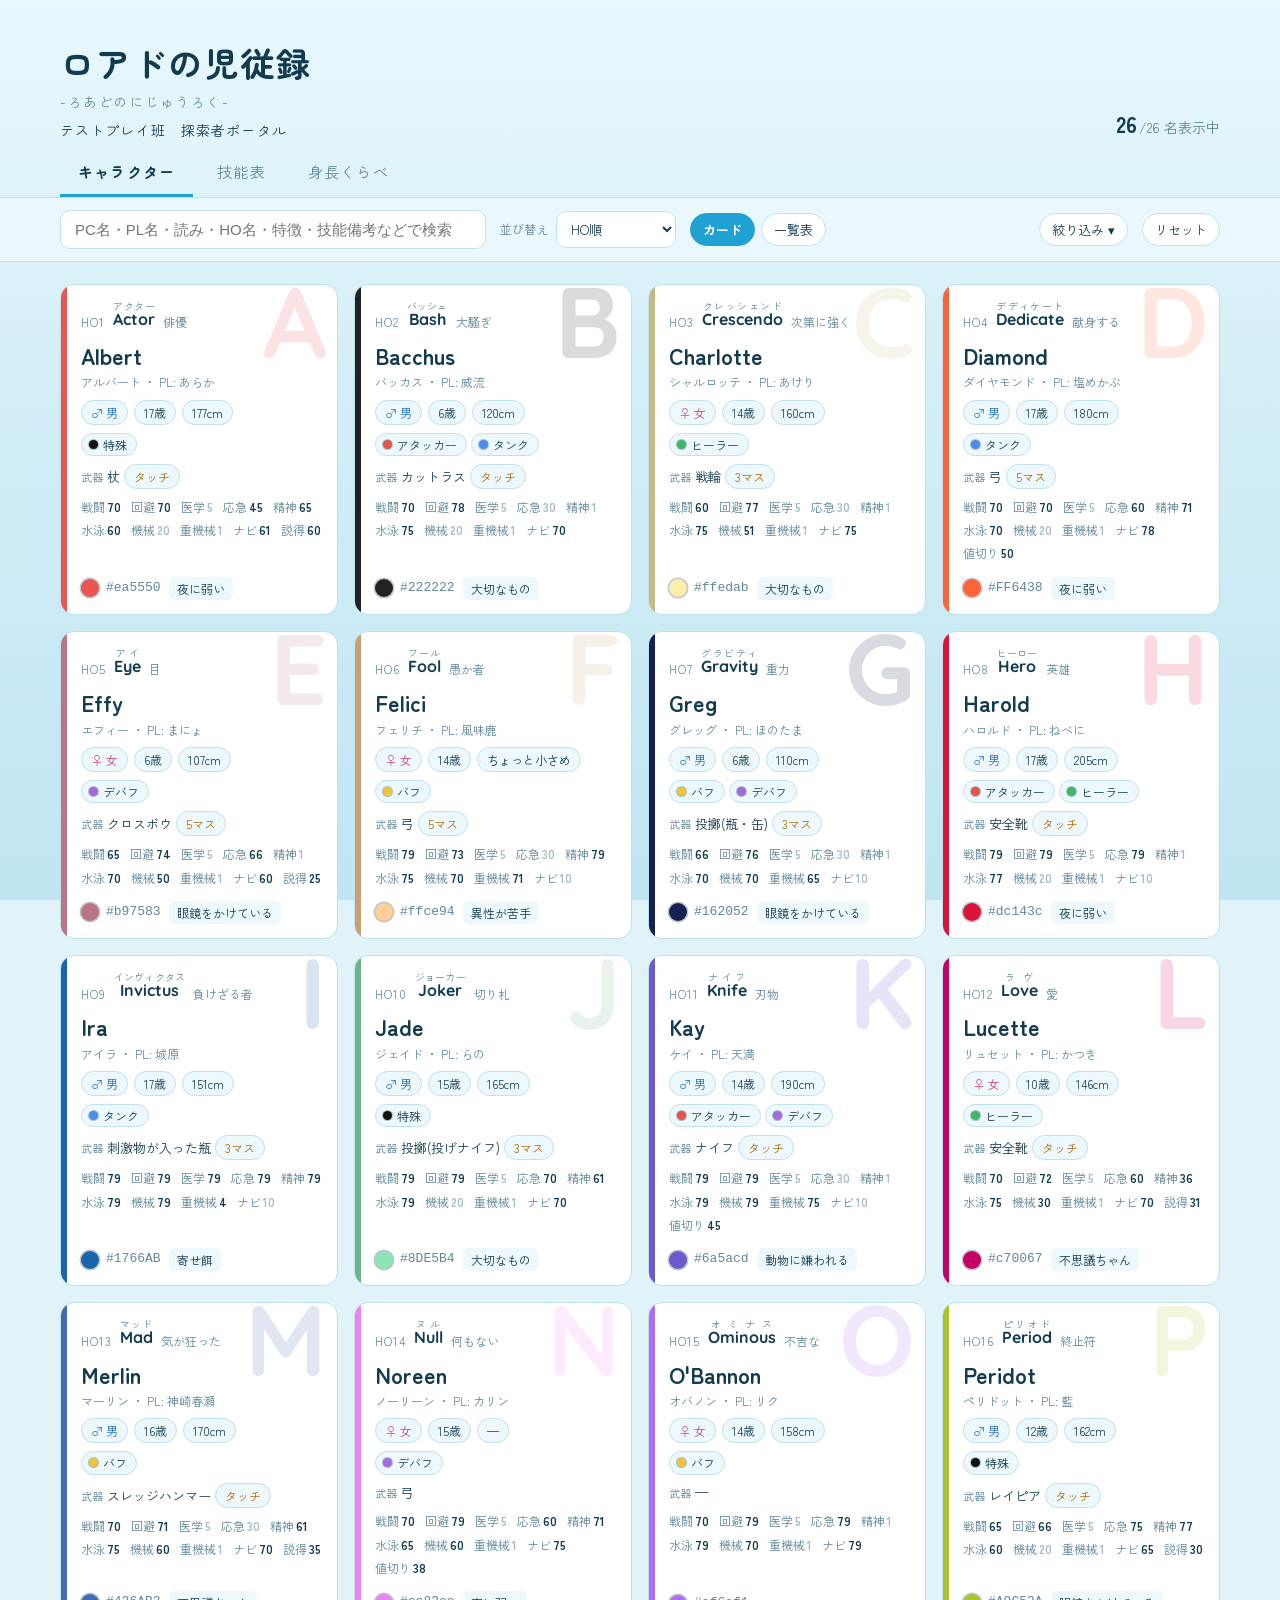
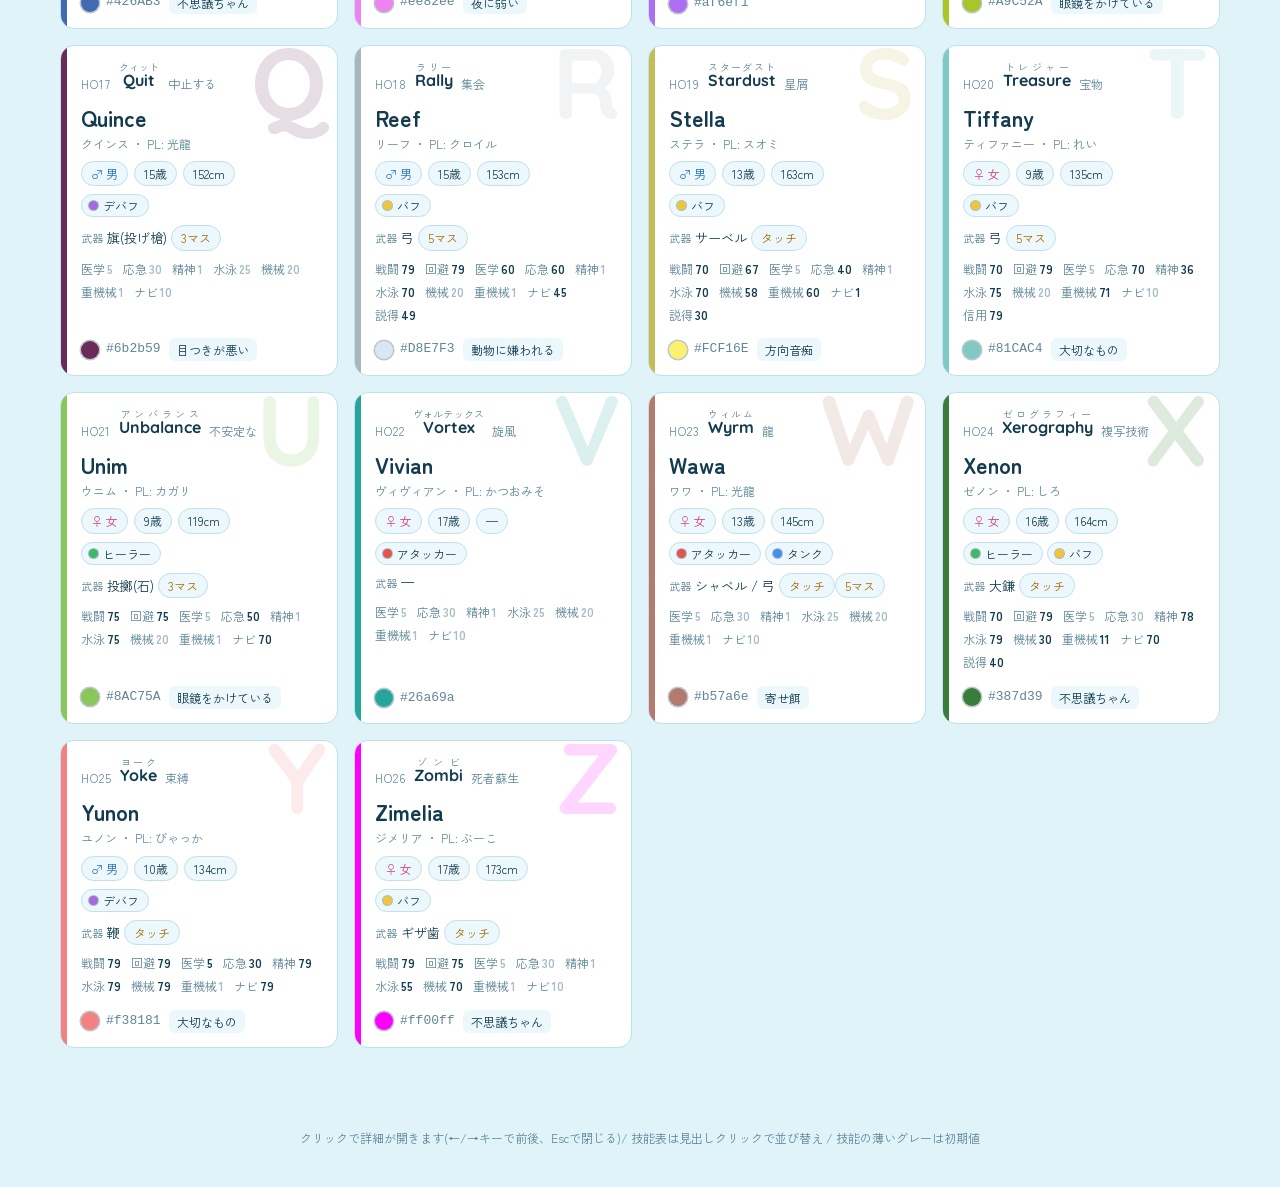
==== commit e86030dd: "Add files via upload" ====
--- a/character_portal.html
+++ b/character_portal.html
@@ -5,22 +5,26 @@
 <meta name="viewport" content="width=device-width, initial-scale=1">
 <link rel="preconnect" href="https://fonts.googleapis.com">
 <link rel="preconnect" href="https://fonts.gstatic.com" crossorigin>
-<link rel="stylesheet" href="https://fonts.googleapis.com/css2?family=Shippori+Mincho:wght@500;700&family=Zen+Kaku+Gothic+New:wght@400;500;700&family=Cormorant+Garamond:ital,wght@0,500;0,700;1,600&display=swap">
+<link rel="stylesheet" href="https://fonts.googleapis.com/css2?family=Zen+Maru+Gothic:wght@500;700&family=Zen+Kaku+Gothic+New:wght@400;500;700&family=Quicksand:wght@500;700&display=swap">
 <title>ロアドの児従録 - テストプレイ班 探索者ポータル</title>
 <style>
 :root{
-  --bg:#12131a; --panel:#1b1d27; --panel2:#232634; --line:#2f3345;
-  --text:#e9eaf0; --muted:#9aa0b4; --accent:#8fb3ff;
+  --bg:#dff3f9; --panel:#ffffff; --panel2:#ecf8fc; --line:#bfe0ec;
+  --text:#123b4f; --muted:#5f8798; --accent:#1fa2d3; --accent-soft:rgba(31,162,211,.12);
   --radius:14px; --w:1200px;
   --font-body:"Zen Kaku Gothic New","Hiragino Sans","Hiragino Kaku Gothic ProN","Yu Gothic UI","Yu Gothic","Meiryo",sans-serif;
-  --font-display:"Shippori Mincho","Hiragino Mincho ProN","Yu Mincho","YuMincho","Noto Serif JP",serif;
-  --font-en:"Cormorant Garamond","Shippori Mincho",Georgia,"Times New Roman",serif;
+  --font-display:"Zen Maru Gothic","Hiragino Maru Gothic ProN","Hiragino Sans","Yu Gothic UI","Meiryo",sans-serif;
+  --font-en:"Quicksand","Zen Maru Gothic","Hiragino Sans","Yu Gothic UI",sans-serif;
 }
 body[data-page="skills"], body[data-page="height"], body[data-view="table"]{--w:1400px}
 *{box-sizing:border-box}
 html{scroll-behavior:smooth}
 body{
-  margin:0; background:var(--bg); color:var(--text);
+  margin:0; color:var(--text);
+  background:
+    radial-gradient(1200px 500px at 85% -10%, rgba(255,255,255,.75), transparent 60%),
+    linear-gradient(180deg,#e8f8fc 0%,#d3eef7 45%,#bfe5f2 100%) fixed;
+  background-color:var(--bg);
   font-family:var(--font-body);
   line-height:1.6; -webkit-text-size-adjust:100%;
 }
@@ -38,7 +42,7 @@
 
 .controls{
   position:sticky; top:0; z-index:20;
-  background:rgba(18,19,26,.92); backdrop-filter:blur(8px);
+  background:rgba(236,249,253,.88); backdrop-filter:blur(8px);
   border-top:1px solid var(--line); border-bottom:1px solid var(--line);
 }
 .controls .inner{
@@ -56,7 +60,7 @@
 th.sortable:hover{color:var(--text)}
 th .ind{position:absolute; left:0; right:0; bottom:3px; text-align:center; font-size:9px; line-height:1; color:var(--accent)}
 th.sorted{color:var(--text)}
-td.sorted{background:rgba(143,179,255,.08)}
+td.sorted{background:var(--accent-soft)}
 td.memo{min-width:140px; max-width:280px; color:var(--muted); font-size:12px; word-break:break-all}
 .search{flex:1 1 240px; position:relative}
 .search input{
@@ -71,7 +75,7 @@
   padding:6px 12px; border-radius:999px; font-size:13px; cursor:pointer; font-family:inherit;
 }
 .chip:hover{border-color:var(--muted)}
-.chip[aria-pressed="true"]{background:var(--accent); color:#0c1020; border-color:var(--accent); font-weight:600}
+.chip[aria-pressed="true"]{background:var(--accent); color:#fff; border-color:var(--accent); font-weight:600}
 select{
   padding:7px 10px; border-radius:10px; border:1px solid var(--line);
   background:var(--panel); color:var(--text); font-size:13px; font-family:inherit;
@@ -93,12 +97,12 @@
 }
 .card::after{
   content:attr(data-letter); position:absolute; right:10px; top:-14px;
-  font:italic 600 100px/1 var(--font-en); color:var(--c); opacity:.14; pointer-events:none;
-}
-.card:hover,.card:focus-visible{transform:translateY(-3px); border-color:var(--c); box-shadow:0 8px 24px rgba(0,0,0,.35); outline:none}
+  font:700 100px/1 var(--font-en); color:var(--c); opacity:.16; pointer-events:none;
+}
+.card:hover,.card:focus-visible{transform:translateY(-3px); border-color:var(--c); box-shadow:0 10px 26px rgba(20,100,135,.22); outline:none}
 .portrait{
   position:absolute; right:0; top:0; bottom:0; width:74%; overflow:hidden; pointer-events:none;
-  opacity:.32; -webkit-mask-image:linear-gradient(to bottom,#000 55%,transparent 100%); mask-image:linear-gradient(to bottom,#000 55%,transparent 100%);
+  opacity:.42; -webkit-mask-image:linear-gradient(to bottom,#000 55%,transparent 100%); mask-image:linear-gradient(to bottom,#000 55%,transparent 100%);
 }
 .portrait img{
   position:absolute; top:0; left:0; width:100%; height:auto; max-width:none; display:block;
@@ -108,21 +112,21 @@
   -webkit-mask-composite:source-in; mask-composite:intersect;
 }
 .card > *:not(.portrait){position:relative; z-index:1}
-.modal .portrait{width:60%; height:540px; opacity:.34}
+.modal .portrait{width:60%; height:540px; opacity:.45}
 .modal > *:not(.portrait):not(.close){position:relative; z-index:1}
 .modal .close{z-index:3}
 .card .ho{font-size:12px; color:var(--muted); letter-spacing:.12em}
 .card .pc{font-size:22px; font-weight:700; line-height:1.2; word-break:break-word}
 .card .kana{font-size:12px; color:var(--muted); margin-top:-4px}
-/* 見出し系は明朝、HO名の英字はガラモン系で上品に */
+/* 見出し系は丸ゴシック、HO名の英字は丸みのあるジオメトリック系で、クールで少しやわらかく */
 header.top h1, .card .pc, .modal h2, .hcard h2{font-family:var(--font-display); font-weight:700}
-header.top h1{letter-spacing:.08em}
+header.top h1{letter-spacing:.06em}
 .ttl .yomi, .ttl .sub{font-family:var(--font-display)}
 .tabs button{font-family:var(--font-display); letter-spacing:.08em}
 ruby.hn{font-family:var(--font-en); font-weight:700}
 ruby.hn rt{font-family:var(--font-body)}
-.holine .hn{font-size:18px!important}
-.holine.lg .hn{font-size:26px!important}
+.holine .hn{font-size:16px!important}
+.holine.lg .hn{font-size:24px!important}
 /* HO名(ルビはCSS生成なのでコピー時に混ざらない) */
 ruby.hn{ruby-position:over; font-weight:700; color:var(--text)}
 ruby.hn rt{font-size:.62em; font-weight:400; color:var(--muted); letter-spacing:.02em}
@@ -138,8 +142,8 @@
   display:inline-flex; align-items:center; gap:4px; padding:2px 9px; border-radius:999px;
   background:var(--panel2); border:1px solid var(--line); font-size:12px; color:var(--text);
 }
-.pill.m{color:#9cc4ff} .pill.f{color:#ffa9c9}
-.pill.range{color:#ffd98a}
+.pill.m{color:#2672c4} .pill.f{color:#cf3f7b}
+.pill.range{color:#a96a00}
 .card .weapon{font-size:13px}
 .card .weapon .k{color:var(--muted); font-size:11px; margin-right:4px}
 .card .foot{margin-top:auto; display:flex; flex-wrap:wrap; align-items:center; justify-content:space-between; gap:6px 8px; padding-top:6px}
@@ -147,9 +151,9 @@
 .swatch{display:inline-flex; align-items:center; gap:7px; font-size:12px; color:var(--muted)}
 .swatch i{
   width:18px; height:18px; border-radius:50%; background:var(--c);
-  box-shadow:0 0 0 1.5px rgba(255,255,255,.4);
-}
-.swatch i.none{background:repeating-linear-gradient(45deg,#3a3e52 0 4px,#2a2d3d 4px 8px)}
+  box-shadow:0 0 0 1.5px rgba(18,59,79,.28);
+}
+.swatch i.none{background:repeating-linear-gradient(45deg,#c5dbe4 0 4px,#e3f0f5 4px 8px)}
 .trait{font-size:12px; color:var(--text); background:var(--panel2); border-radius:6px; padding:2px 8px}
 
 .empty{text-align:center; color:var(--muted); padding:60px 0}
@@ -157,7 +161,7 @@
 /* 能力カテゴリ */
 .cats{display:flex; flex-wrap:wrap; gap:4px}
 .cat{display:inline-flex; align-items:center; gap:5px; padding:1px 9px 1px 7px; border-radius:999px; font-size:12px; border:1px solid var(--line); background:var(--panel2)}
-.cat i{width:9px; height:9px; border-radius:50%; background:var(--cc); box-shadow:0 0 0 1px rgba(255,255,255,.45)}
+.cat i{width:9px; height:9px; border-radius:50%; background:var(--cc); box-shadow:0 0 0 1px rgba(18,59,79,.3)}
 /* 身長くらべ */
 .hcard{background:var(--panel); border:1px solid var(--line); border-radius:var(--radius); padding:18px 18px 16px}
 .hcard h2{margin:0 0 4px; font-size:22px}
@@ -169,7 +173,7 @@
 #hchart svg{display:block; width:100%; height:auto; overflow:visible}
 #hchart svg text{font-family:inherit}
 .hfig{cursor:pointer; outline:none}
-.hfig:hover .hbg{fill:rgba(143,179,255,.07)}
+.hfig:hover .hbg{fill:rgba(31,162,211,.07)}
 .hfig:focus-visible .hbg{stroke:var(--accent)}
 .hpanel{margin-top:10px; padding:12px 16px; background:var(--panel2); border:1px solid var(--line); border-radius:10px; font-size:14px; min-height:48px; display:flex; flex-wrap:wrap; align-items:center; gap:8px 14px}
 .hnote{margin:12px 2px 0; color:var(--muted); font-size:12px}
@@ -182,9 +186,9 @@
 .skrow .bar{height:8px; border-radius:4px; background:var(--panel2); overflow:hidden}
 .skrow .bar i{display:block; height:100%; background:var(--c); border-radius:4px; min-width:2px}
 .skrow .skv{text-align:right; font-variant-numeric:tabular-nums}
-.def{color:#656b80}
-.skrow.def .skn,.skrow.def .skv{color:#656b80}
-.skrow.def .bar i{background:#4a4f62}
+.def{color:#a6bcc6}
+.skrow.def .skn,.skrow.def .skv{color:#a6bcc6}
+.skrow.def .bar i{background:#c9dde5}
 .skrow.off{opacity:.55}
 .skrow.off .bar i{display:none}
 .skmemo{margin-top:12px; padding:10px 14px; background:var(--panel2); border:1px solid var(--line); border-radius:10px; font-size:14px; white-space:pre-wrap}
@@ -207,7 +211,7 @@
 
 /* modal */
 .overlay{
-  position:fixed; inset:0; background:rgba(5,6,10,.72); z-index:50;
+  position:fixed; inset:0; background:rgba(10,55,75,.45); z-index:50;
   display:none; align-items:center; justify-content:center; padding:16px;
 }
 .overlay.open{display:flex}
@@ -487,7 +491,9 @@
   return .2126*v[0] + .7152*v[1] + .0722*v[2];
 }
 /* 暗い背景で見えない色(黒など)はアクセント表示のみ明るく補正 */
-const accent = d => !d.hex ? "#8b90a8" : (lum(d.hex) < 0.04 ? "#8b90a8" : d.hex);
+/* 明るい背景で薄すぎる色(黄・水色など)は同じ色味のまま少し濃くして、カードの帯が見えるようにする */
+function darken(hex, f){ const m = /^#([0-9a-f]{6})$/i.exec(hex); if(!m) return hex; return "#" + [0,2,4].map(i => Math.round(parseInt(m[1].substr(i,2),16)*f).toString(16).padStart(2,"0")).join(""); }
+const accent = d => !d.hex ? "#9db6c2" : (lum(d.hex) > 0.6 ? darken(d.hex, 0.78) : d.hex);
 
 /* ===== 状態 ===== */
 const PAGE_HASH = { chars:"", skills:"#skills", height:"#height" };
@@ -711,7 +717,7 @@
     const h = hNum(d);
     const sel = state.hSel === d.ho;
     let g = `<g class="hfig" data-hsel="${d.ho}" tabindex="0" role="button" aria-label="${esc("HO" + d.ho + " " + d.pc + " " + d.sex + " " + d.age + "歳 " + hText(d))}">`;
-    g += `<rect class="hbg" x="${cx - slotW / 2 + 1}" y="2" width="${slotW - 2}" height="${rowH - 4}" rx="6" fill="${sel ? "rgba(143,179,255,.12)" : "rgba(0,0,0,0)"}" stroke="${sel ? "#8fb3ff" : "none"}" style="pointer-events:all"/>`;
+    g += `<rect class="hbg" x="${cx - slotW / 2 + 1}" y="2" width="${slotW - 2}" height="${rowH - 4}" rx="6" fill="${sel ? "rgba(31,162,211,.14)" : "rgba(0,0,0,0)"}" stroke="${sel ? "#1fa2d3" : "none"}" style="pointer-events:all"/>`;
     if(h !== null){
       const hp = h * s, col = d.sex === "男" ? MALE : FEMALE, r = 0.065 * hp;
       const tw = 0.20 * hp, tTop = yB - hp + 0.145 * hp, tBot = yB - 0.50 * hp, aw = 0.045 * hp;
@@ -721,15 +727,15 @@
       g += `<rect x="${cx + tw / 2 + 0.01 * hp}" y="${tTop + 0.005 * hp}" width="${aw}" height="${(tBot - tTop) * 0.9}" rx="${aw / 2}" fill="${col}"/>`;
       g += `<rect x="${cx - 0.09 * hp}" y="${tBot - 0.02 * hp}" width="${0.085 * hp}" height="${yB - tBot + 0.02 * hp}" rx="${0.03 * hp}" fill="${col}"/>`;
       g += `<rect x="${cx + 0.005 * hp}" y="${tBot - 0.02 * hp}" width="${0.085 * hp}" height="${yB - tBot + 0.02 * hp}" rx="${0.03 * hp}" fill="${col}"/>`;
-      g += `<text x="${cx}" y="${yB - hp - 6}" text-anchor="middle" font-size="10.5" fill="#cfd6e6">${h}</text>`;
+      g += `<text x="${cx}" y="${yB - hp - 6}" text-anchor="middle" font-size="10.5" fill="#2c5568">${h}</text>`;
       if(state.hAge){
         const fs = Math.max(8, Math.min(14, hp * 0.10));
-        g += `<text x="${cx}" y="${(tTop + tBot) / 2 + fs * 0.36}" text-anchor="middle" font-size="${fs}" font-weight="700" fill="#fff" stroke="#0b1520" stroke-width="2.4" paint-order="stroke" stroke-linejoin="round">${d.age}</text>`;
+        g += `<text x="${cx}" y="${(tTop + tBot) / 2 + fs * 0.36}" text-anchor="middle" font-size="${fs}" font-weight="700" fill="#fff" stroke="#0d3550" stroke-width="2.4" paint-order="stroke" stroke-linejoin="round">${d.age}</text>`;
       }
     } else {
-      g += `<text x="${cx}" y="${yB - 8}" text-anchor="middle" font-size="11" fill="#656b80">—</text>`;
+      g += `<text x="${cx}" y="${yB - 8}" text-anchor="middle" font-size="11" fill="#9db6c2">—</text>`;
     }
-    g += `<text transform="translate(${cx - 4},${yB + 8}) rotate(90)" font-size="11" fill="${sel ? "#fff" : "#9aa0b4"}">${esc("HO" + d.ho + " " + d.pc)}</text></g>`;
+    g += `<text transform="translate(${cx - 4},${yB + 8}) rotate(90)" font-size="11" fill="${sel ? "#0a2e41" : "#5f8798"}" font-weight="${sel ? 700 : 400}">${esc("HO" + d.ho + " " + d.pc)}</text></g>`;
     return g;
   };
 
@@ -740,9 +746,9 @@
     let svg = `<svg viewBox="0 0 ${W} ${rowH}" role="img" aria-label="身長くらべ">`;
     [100, 150, 200].forEach(cm => {
       const y = yB - cm * s;
-      svg += `<line x1="${LEFT}" x2="${x2}" y1="${y}" y2="${y}" stroke="#2f3345" stroke-dasharray="4 4"/><text x="${x2 + 6}" y="${y + 3.5}" font-size="10" fill="#7d849a">${cm}cm</text>`;
+      svg += `<line x1="${LEFT}" x2="${x2}" y1="${y}" y2="${y}" stroke="#b5d5e1" stroke-dasharray="4 4"/><text x="${x2 + 6}" y="${y + 3.5}" font-size="10" fill="#6a93a5">${cm}cm</text>`;
     });
-    svg += `<line x1="${LEFT}" x2="${x2}" y1="${yB}" y2="${yB}" stroke="#6b7188" stroke-width="1.5"/>`;
+    svg += `<line x1="${LEFT}" x2="${x2}" y1="${yB}" y2="${yB}" stroke="#6d94a6" stroke-width="1.5"/>`;
     part.forEach((d, i) => { svg += fig(d, LEFT + (i + 0.5) * slotW); });
     html += svg + "</svg>";
   }
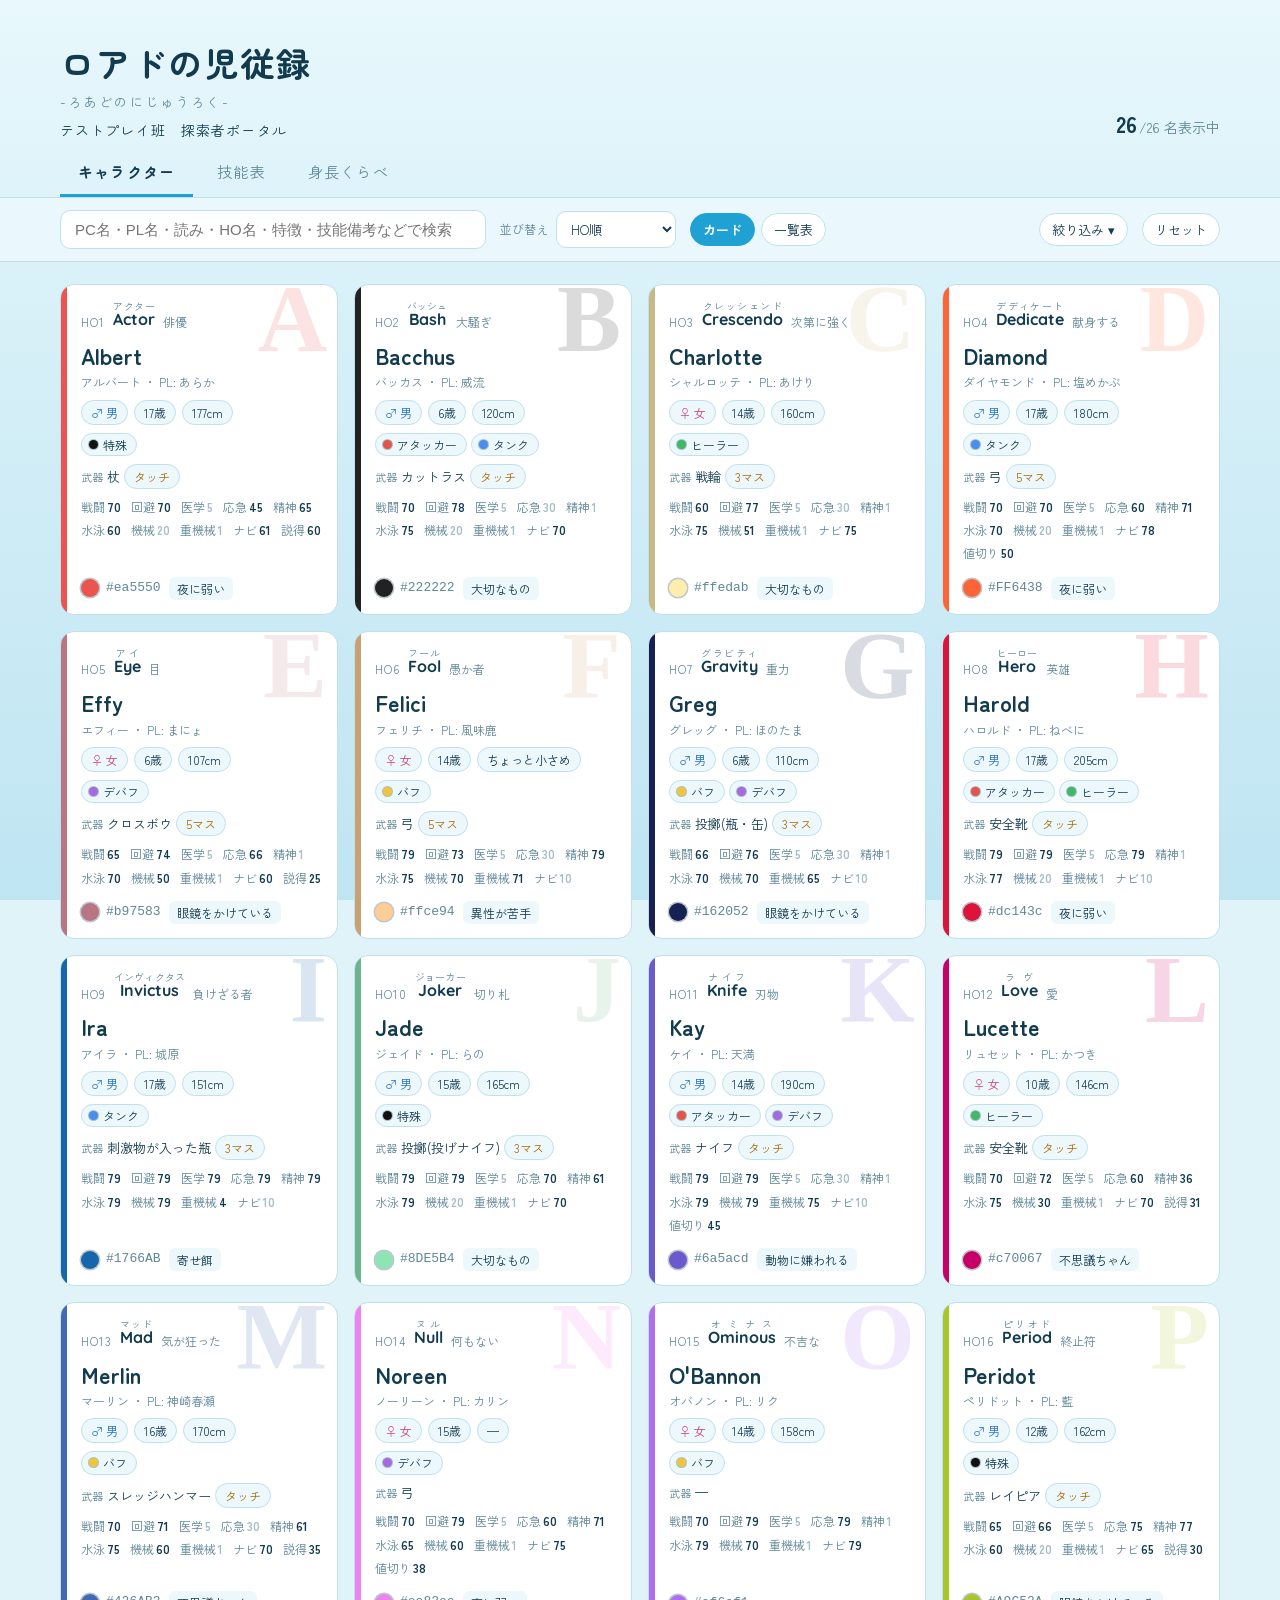
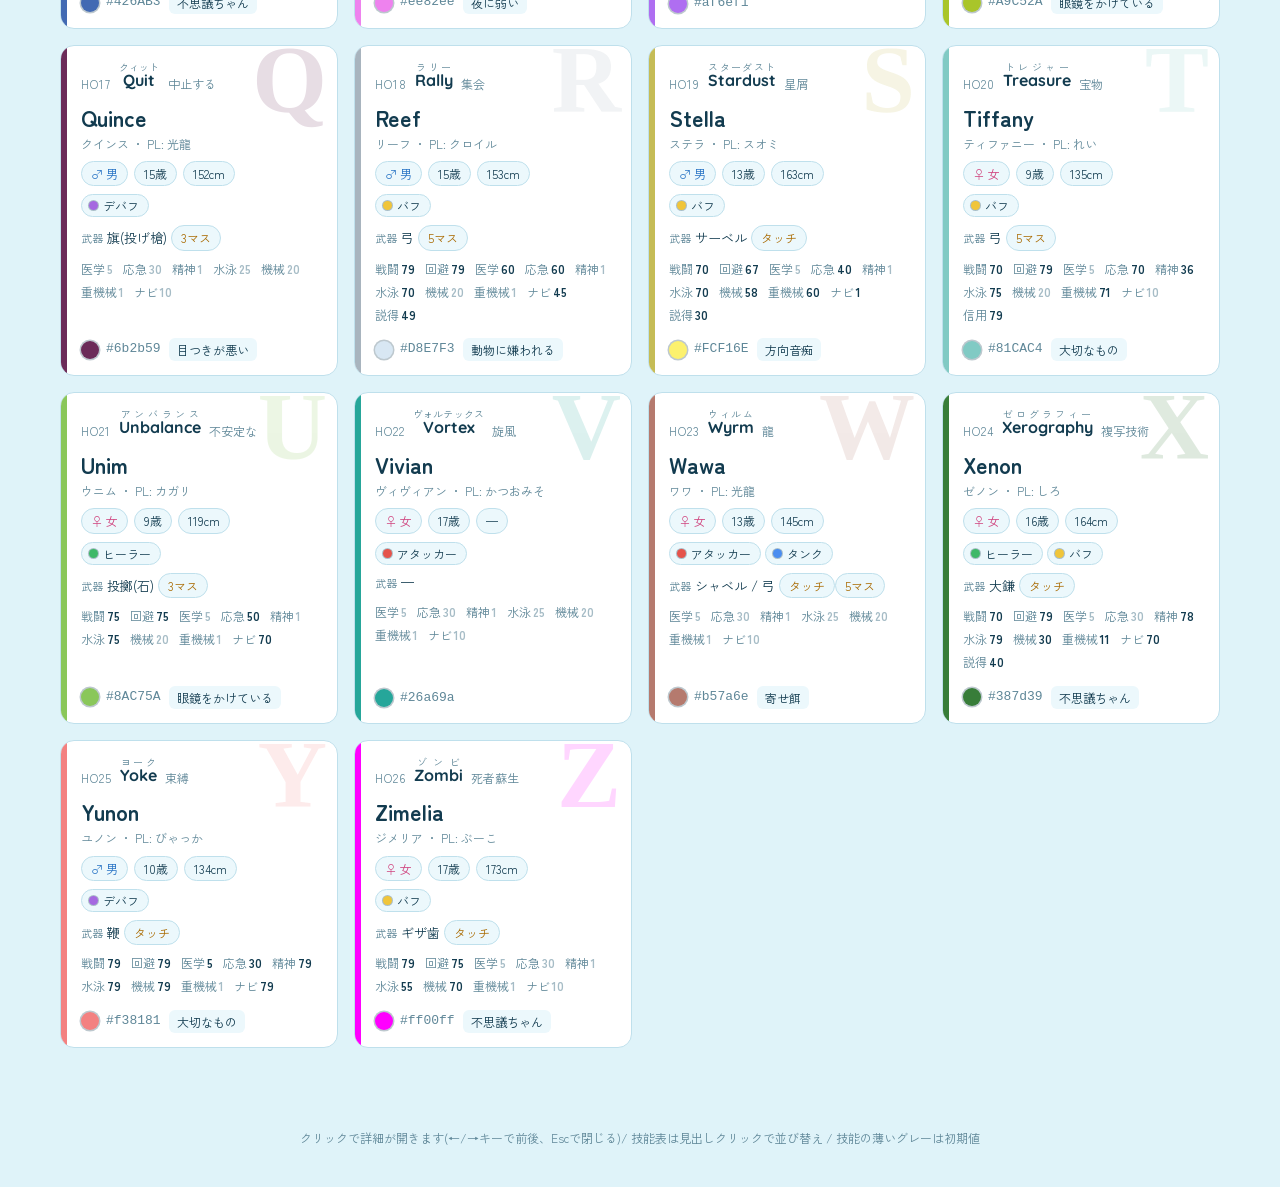
==== commit 9f1d13b2: "Add files via upload" ====
--- a/character_portal.html
+++ b/character_portal.html
@@ -97,7 +97,7 @@
 }
 .card::after{
   content:attr(data-letter); position:absolute; right:10px; top:-14px;
-  font:700 100px/1 var(--font-en); color:var(--c); opacity:.16; pointer-events:none;
+  font:700 96px/1 Georgia,"Times New Roman",serif; color:var(--c); opacity:.16; pointer-events:none;
 }
 .card:hover,.card:focus-visible{transform:translateY(-3px); border-color:var(--c); box-shadow:0 10px 26px rgba(20,100,135,.22); outline:none}
 .portrait{
